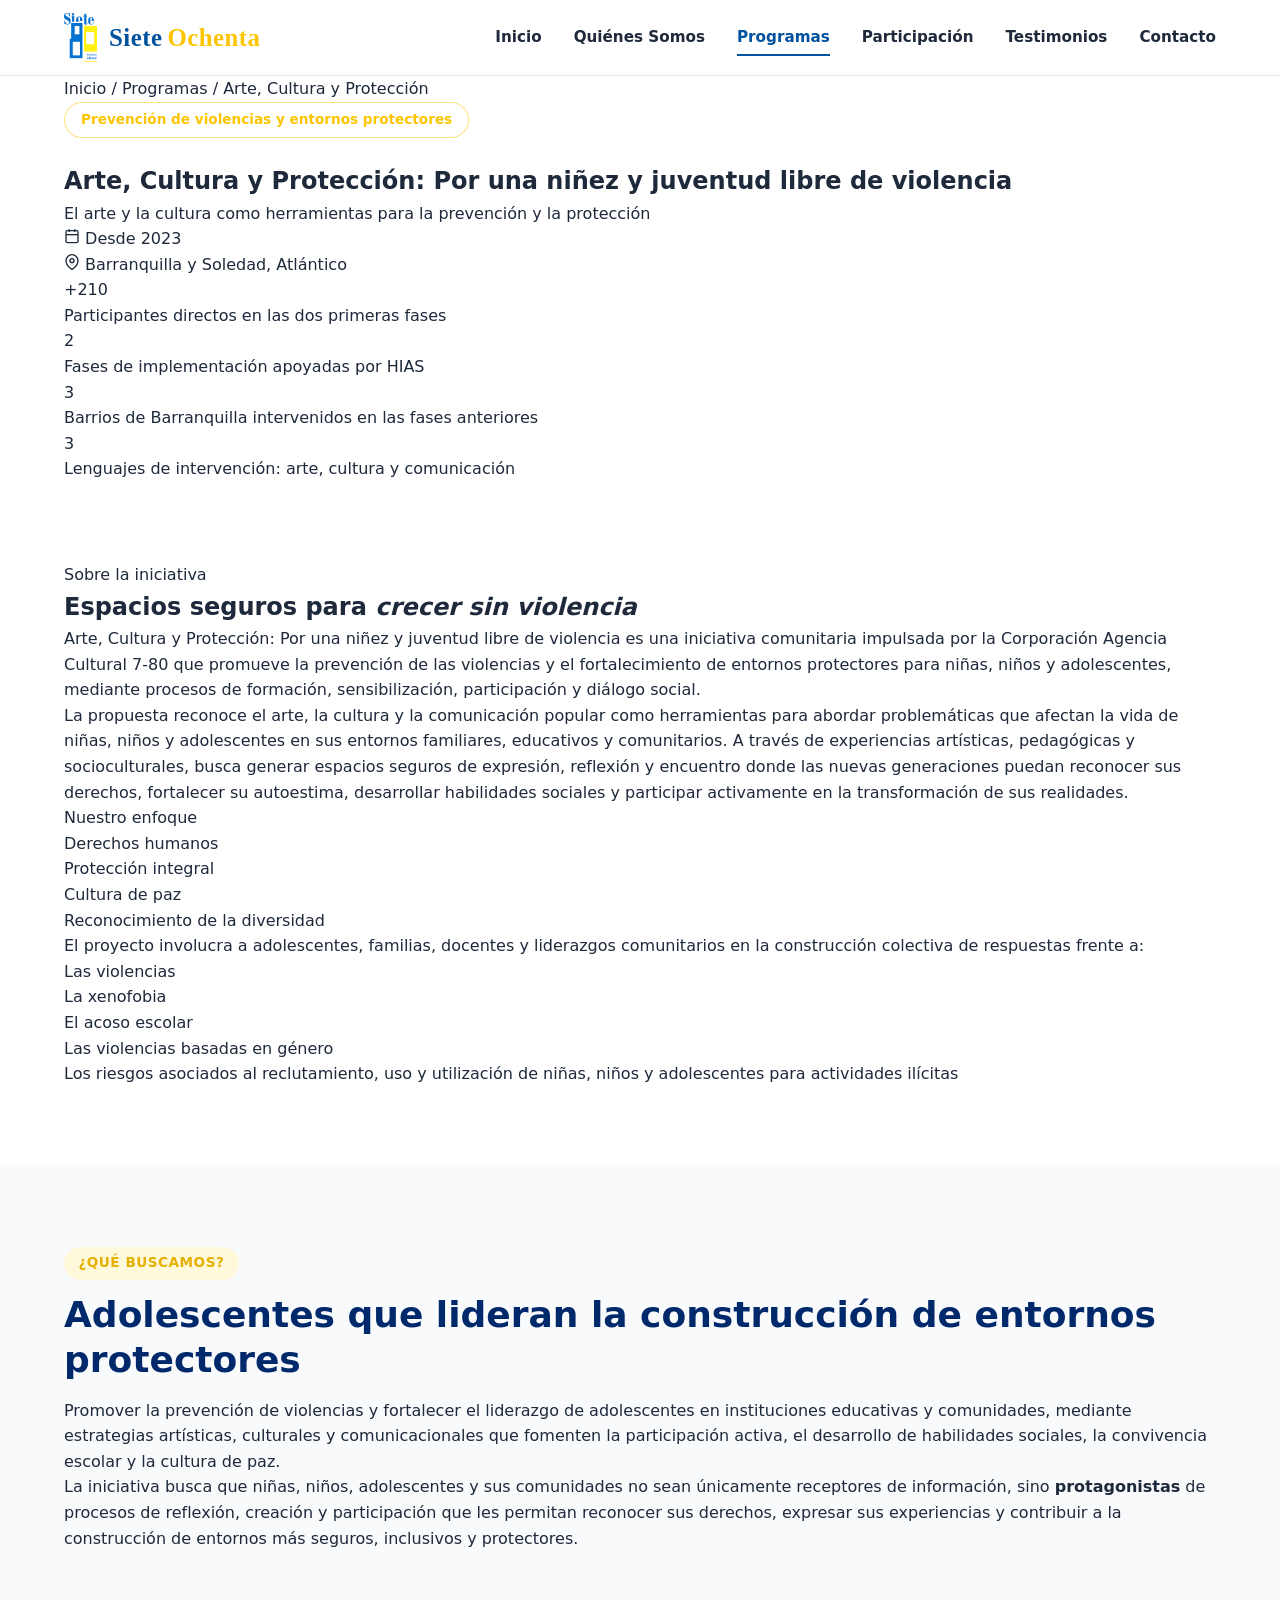
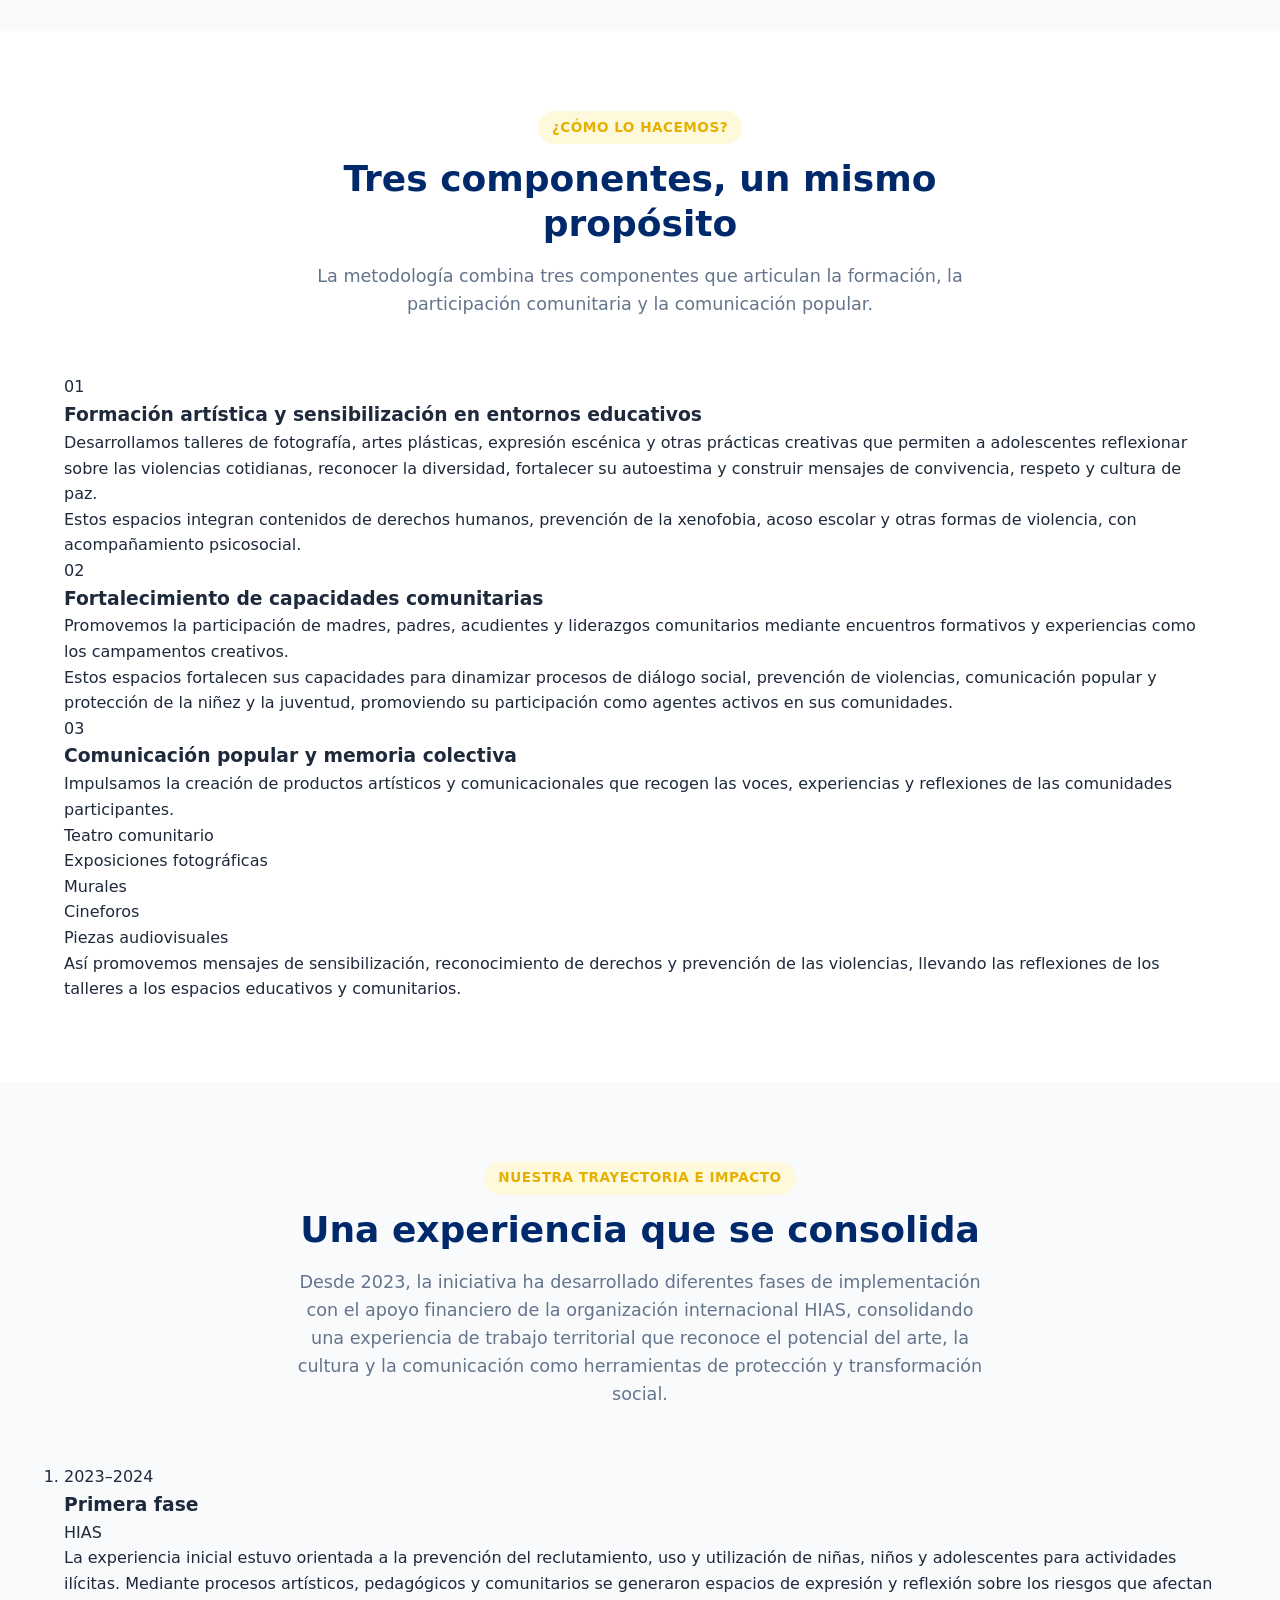
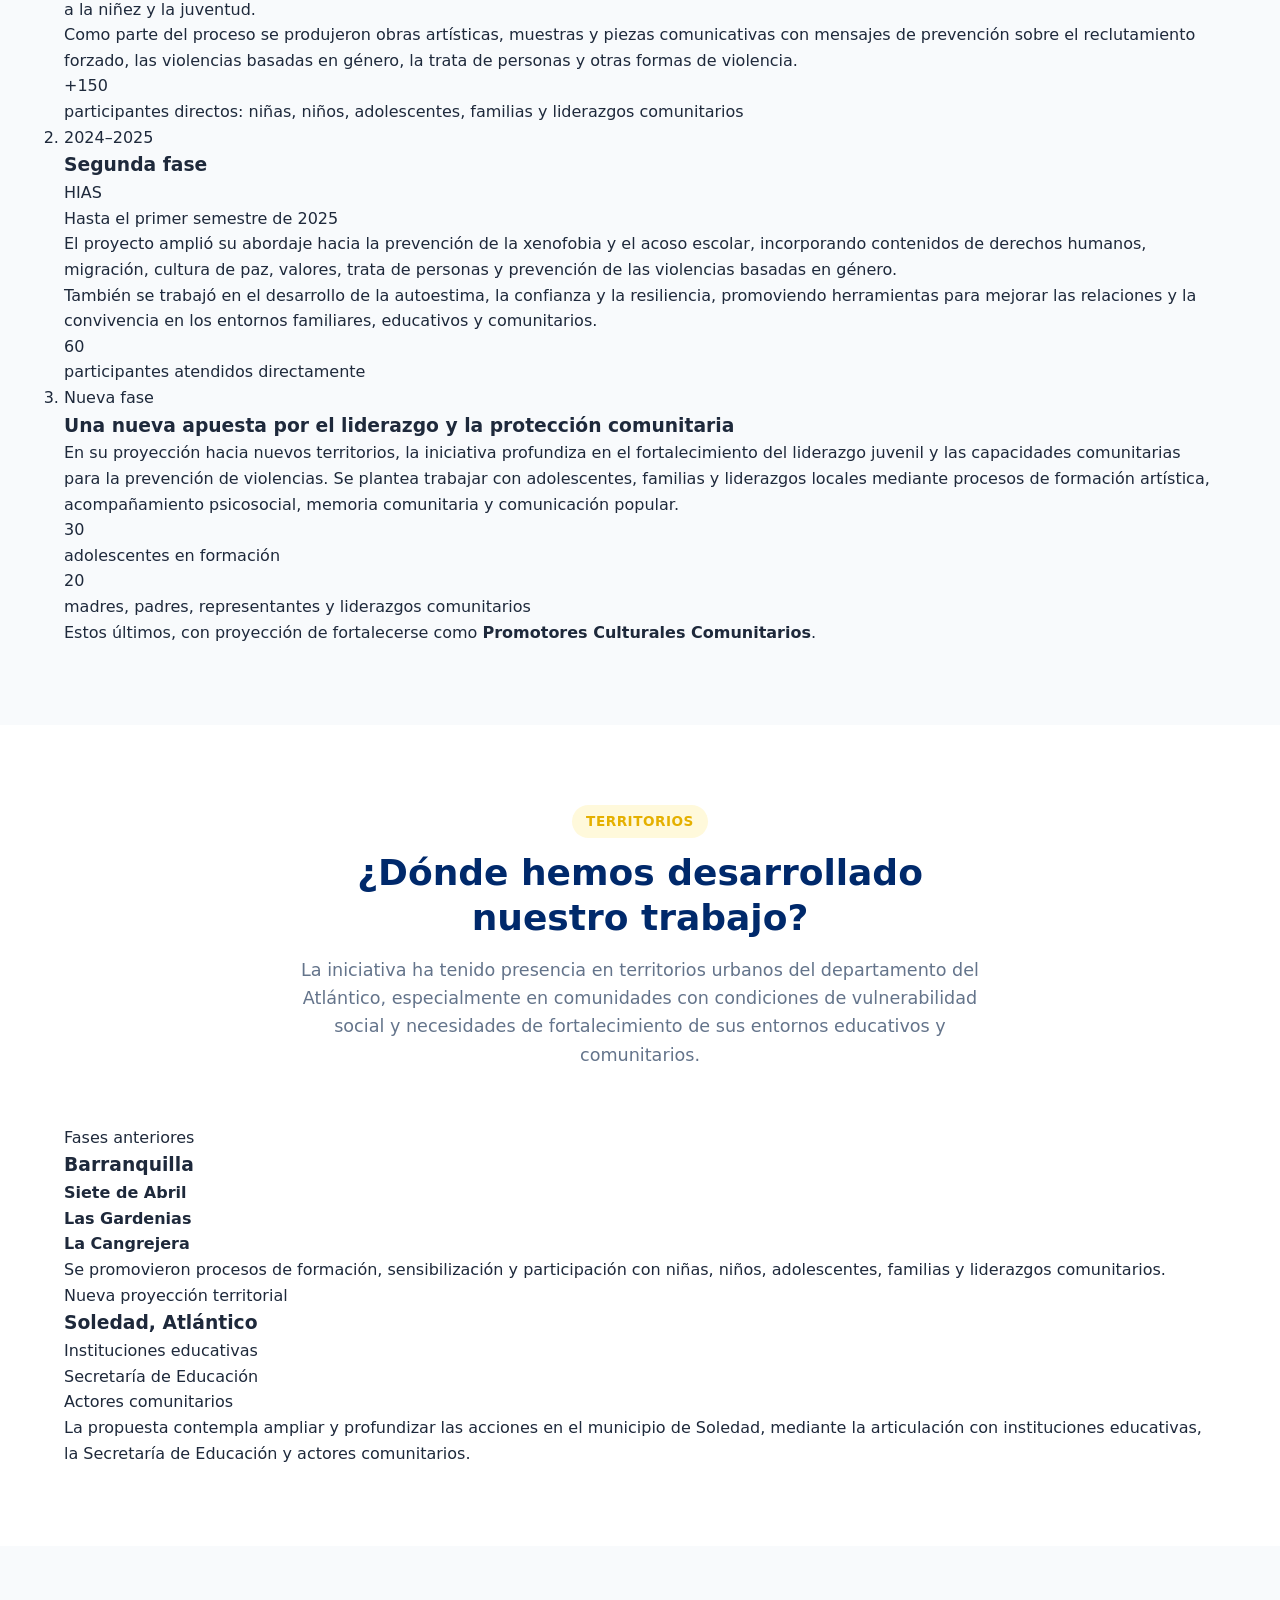
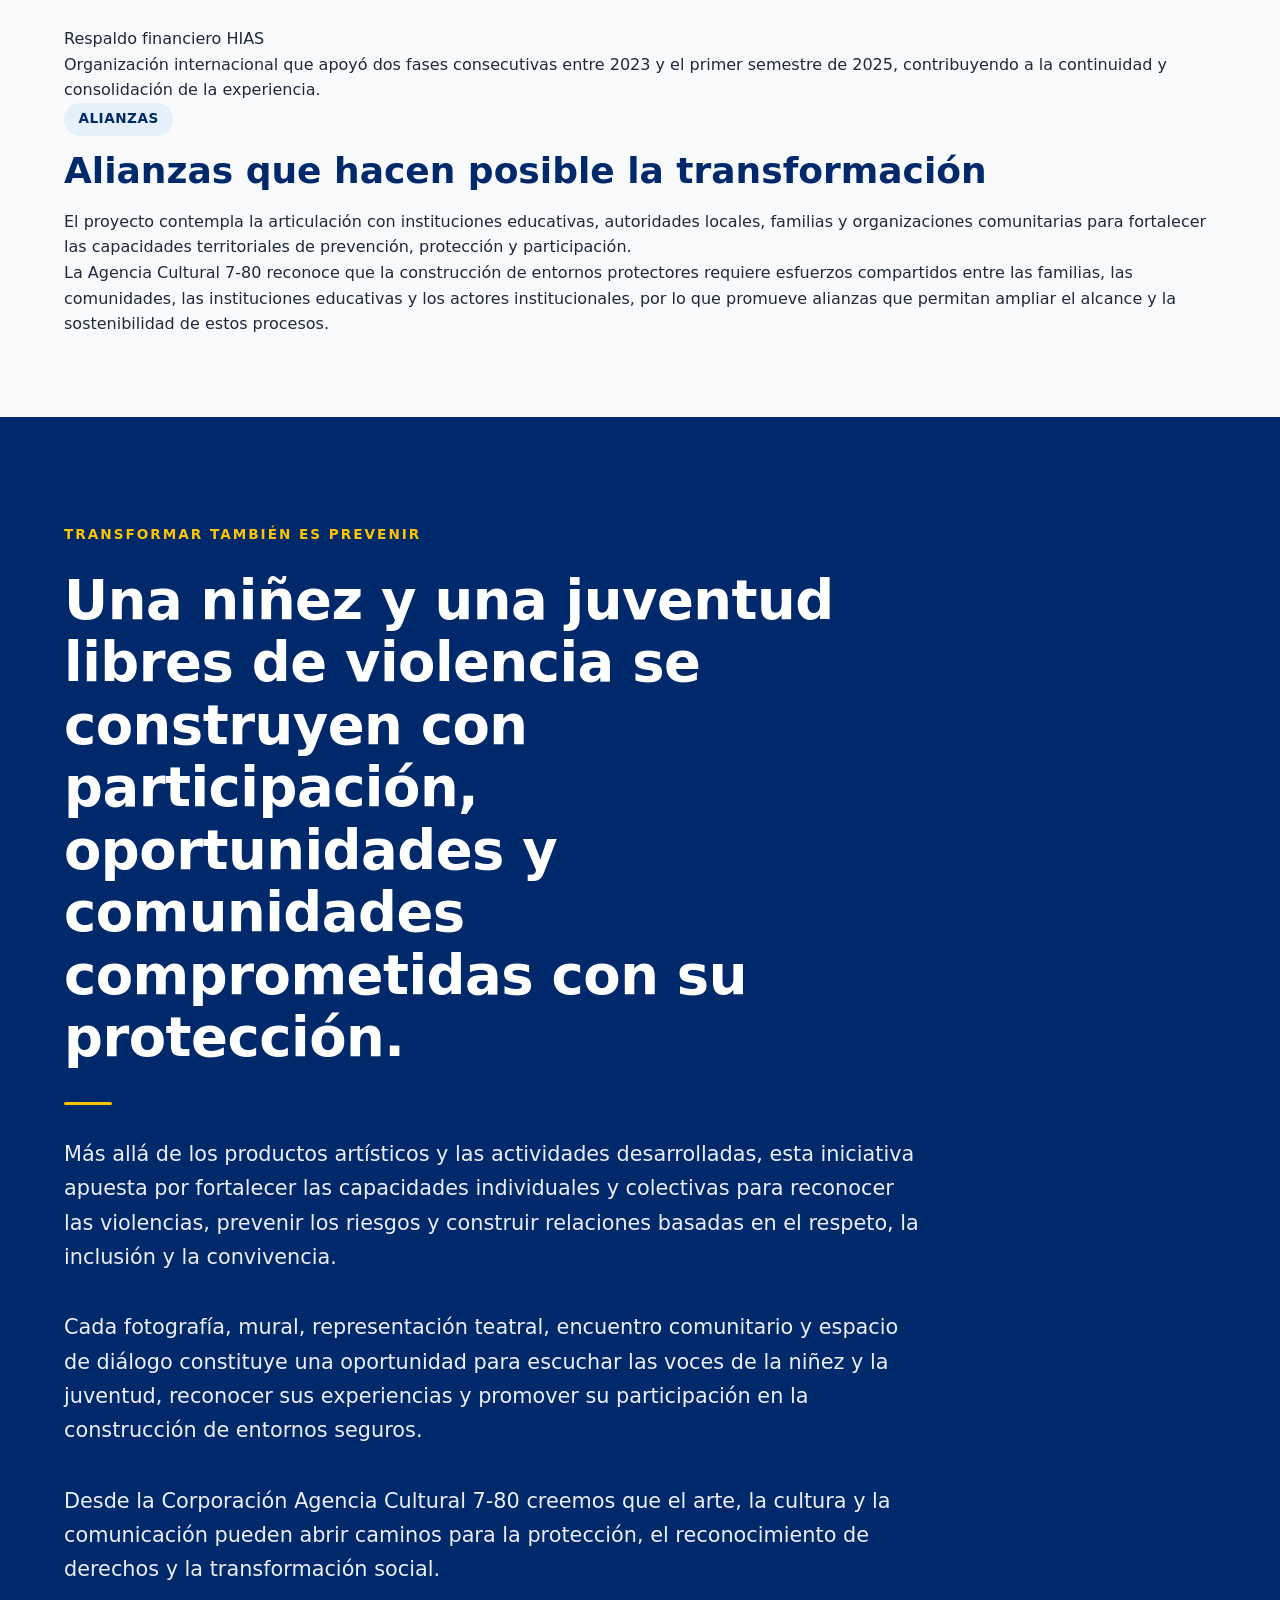
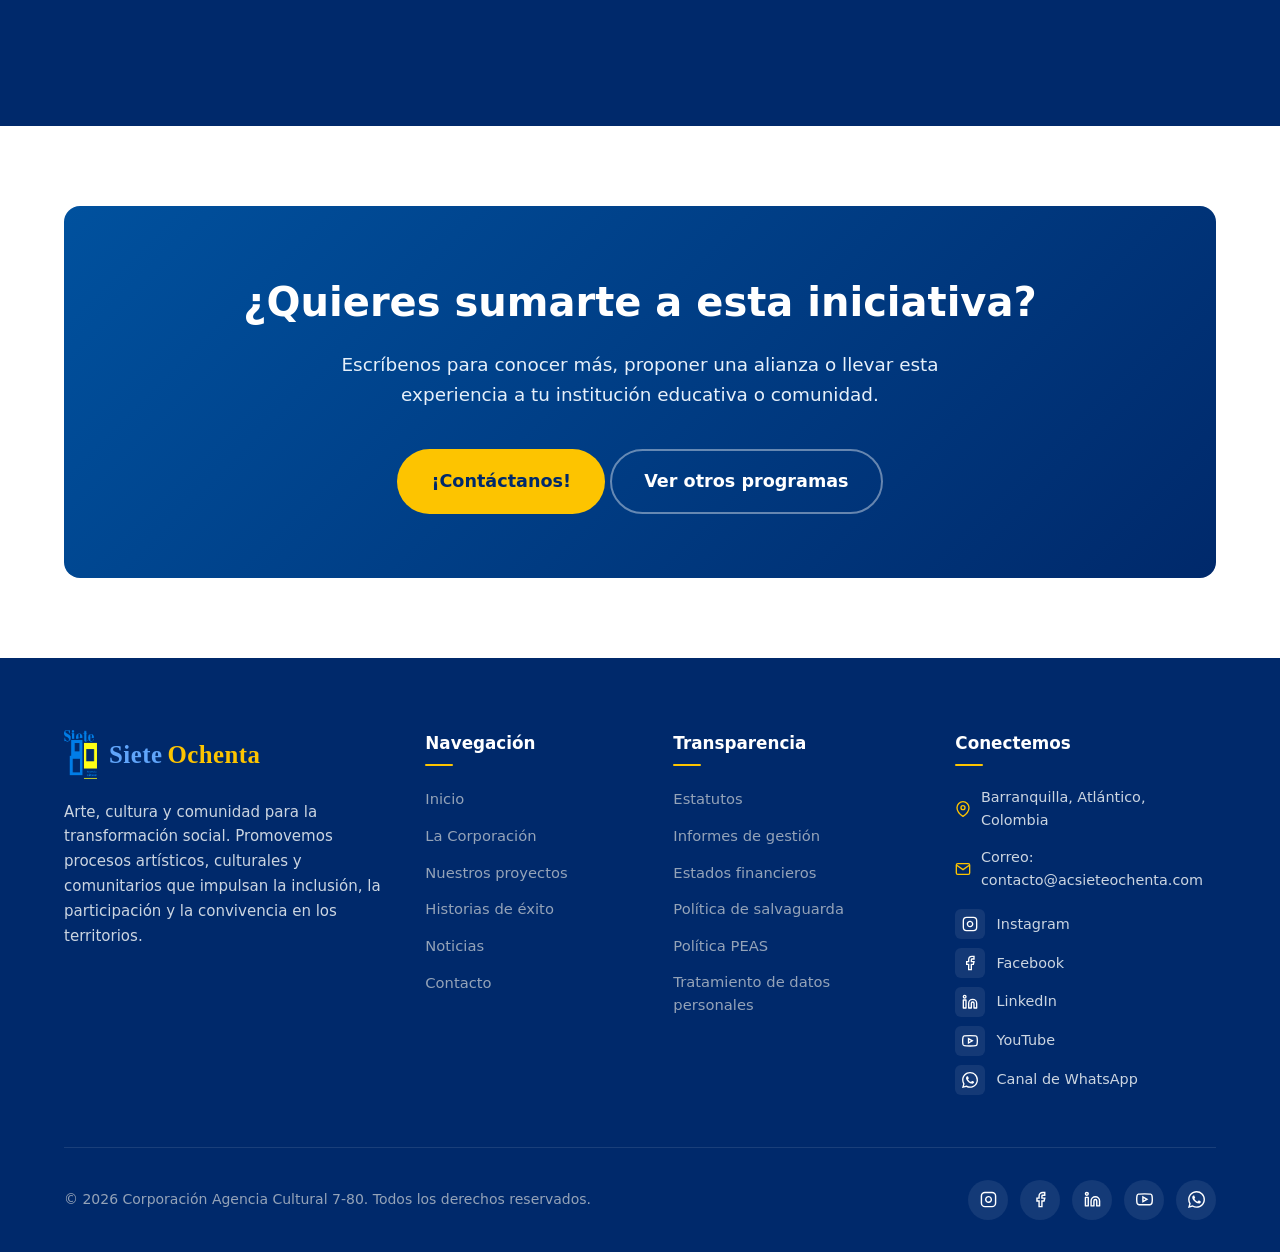
==== arte-cultura-proteccion.html @ 921c0f34 "feat: agregar páginas de los tres programas - Casa Tricolor: Escuelita Comunitaria de Arte y Cultura" ====
<!doctype html>
<html lang="es">
  <head>
    <meta charset="UTF-8" />
    <meta name="viewport" content="width=device-width, initial-scale=1.0" />
    <title>
      Arte, Cultura y Protección: Por una niñez y juventud libre de violencia | Siete Ochenta
    </title>
    <meta
      name="description"
      content="Iniciativa de la Agencia Cultural 7-80 que usa el arte, la cultura y la comunicación popular para prevenir las violencias y fortalecer entornos protectores para niñas, niños y adolescentes en el Atlántico."
    />
    <link rel="stylesheet" href="css/style.css?v=2.0" />
  </head>
  <body>
    <!-- ==========================================================================
       BARRA DE NAVEGACIÓN
       ========================================================================== -->
    <header class="header">
      <div class="container navbar">
        <!-- Logotipo -->
        <a href="index.html#inicio" class="logo" aria-label="Inicio Siete Ochenta">
          <img src="img/logo.png" alt="Logo Siete Ochenta" class="logo-img" />
          <span class="logo-text">
            <span class="logo-siete" style="color: #00519e; font-family: 'Playfair Display', Georgia, 'Times New Roman', serif; font-size: 1.55rem; font-weight: 800; letter-spacing: 0.5px;">Siete</span>
            <span class="logo-ochenta" style="color: #fdc400; font-family: 'Playfair Display', Georgia, 'Times New Roman', serif; font-size: 1.55rem; font-weight: 800; letter-spacing: 0.5px; margin-left: 5px;">Ochenta</span>
          </span>
        </a>

        <!-- Enlaces de navegación -->
        <nav class="nav-links" id="navLinks">
          <a href="index.html#inicio" class="nav-link">Inicio</a>
          <a href="index.html#quienes-somos" class="nav-link">Quiénes Somos</a>
          <a href="index.html#programas" class="nav-link active">Programas</a>
          <a href="index.html#participacion" class="nav-link">Participación</a>
          <a href="index.html#testimonios" class="nav-link">Testimonios</a>
          <a href="index.html#contacto" class="nav-link">Contacto</a>
        </nav>

        <!-- Menú móvil -->
        <div class="nav-actions">
          <button
            class="mobile-toggle"
            id="mobileToggle"
            aria-label="Abrir menú"
            aria-expanded="false"
          >
            <svg
              viewBox="0 0 24 24"
              fill="none"
              stroke="currentColor"
              stroke-width="2"
              stroke-linecap="round"
              stroke-linejoin="round"
            >
              <line x1="3" y1="12" x2="21" y2="12"></line>
              <line x1="3" y1="6" x2="21" y2="6"></line>
              <line x1="3" y1="18" x2="21" y2="18"></line>
            </svg>
          </button>
        </div>
      </div>
    </header>

<main>
      <!-- ==========================================================================
         HERO DEL PROGRAMA
         ========================================================================== -->
      <section class="page-hero page-hero--proteccion page-hero--with-stats">
        <div class="container">
          <nav class="breadcrumb" aria-label="Ruta de navegación">
            <a href="index.html">Inicio</a>
            <span aria-hidden="true">/</span>
            <a href="index.html#programas">Programas</a>
            <span aria-hidden="true">/</span>
            <span aria-current="page">Arte, Cultura y Protección</span>
          </nav>

          <span class="hero-tag">Prevención de violencias y entornos protectores</span>
          <h1 class="page-hero-title">
            Arte, Cultura y Protección:
            <span>Por una niñez y juventud libre de violencia</span>
          </h1>
          <p class="page-hero-subtitle">
            El arte y la cultura como herramientas para la prevención y la protección
          </p>

          <ul class="page-hero-facts">
            <li>
              <svg width="16" height="16" viewBox="0 0 24 24" fill="none" stroke="currentColor" stroke-width="2" aria-hidden="true"><rect x="3" y="4" width="18" height="18" rx="2"></rect><line x1="16" y1="2" x2="16" y2="6"></line><line x1="8" y1="2" x2="8" y2="6"></line><line x1="3" y1="10" x2="21" y2="10"></line></svg>
              Desde 2023
            </li>
            <li>
              <svg width="16" height="16" viewBox="0 0 24 24" fill="none" stroke="currentColor" stroke-width="2" aria-hidden="true"><path d="M21 10c0 7-9 13-9 13s-9-6-9-13a9 9 0 0 1 18 0z"></path><circle cx="12" cy="10" r="3"></circle></svg>
              Barranquilla y Soledad, Atlántico
            </li>
          </ul>
        </div>
      </section>

      <!-- ==========================================================================
         CIFRAS DE IMPACTO
         ========================================================================== -->
      <div class="container">
        <dl class="impact-strip">
          <div>
            <dt>+210</dt>
            <dd>Participantes directos en las dos primeras fases</dd>
          </div>
          <div>
            <dt>2</dt>
            <dd>Fases de implementación apoyadas por HIAS</dd>
          </div>
          <div>
            <dt>3</dt>
            <dd>Barrios de Barranquilla intervenidos en las fases anteriores</dd>
          </div>
          <div>
            <dt>3</dt>
            <dd>Lenguajes de intervención: arte, cultura y comunicación</dd>
          </div>
        </dl>
      </div>

      <!-- ==========================================================================
         SOBRE LA INICIATIVA
         ========================================================================== -->
      <section class="section">
        <div class="container program-intro">
          <div class="program-intro-text">
            <span class="about-eyebrow">Sobre la iniciativa</span>
            <h2 class="program-intro-title">
              Espacios seguros para
              <em>crecer sin violencia</em>
            </h2>
            <p class="program-lead">
              Arte, Cultura y Protección: Por una niñez y juventud libre de violencia
              es una iniciativa comunitaria impulsada por la Corporación Agencia
              Cultural 7-80 que promueve la prevención de las violencias y el
              fortalecimiento de entornos protectores para niñas, niños y
              adolescentes, mediante procesos de formación, sensibilización,
              participación y diálogo social.
            </p>
            <p class="program-text-secondary">
              La propuesta reconoce el arte, la cultura y la comunicación popular como
              herramientas para abordar problemáticas que afectan la vida de niñas,
              niños y adolescentes en sus entornos familiares, educativos y
              comunitarios. A través de experiencias artísticas, pedagógicas y
              socioculturales, busca generar espacios seguros de expresión, reflexión
              y encuentro donde las nuevas generaciones puedan reconocer sus derechos,
              fortalecer su autoestima, desarrollar habilidades sociales y participar
              activamente en la transformación de sus realidades.
            </p>
          </div>

          <aside class="method-card">
            <span class="method-card-label">Nuestro enfoque</span>
            <ul class="language-list">
              <li>Derechos humanos</li>
              <li>Protección integral</li>
              <li>Cultura de paz</li>
              <li>Reconocimiento de la diversidad</li>
            </ul>
            <p class="method-card-gap">
              El proyecto involucra a adolescentes, familias, docentes y liderazgos
              comunitarios en la construcción colectiva de respuestas frente a:
            </p>
            <ul class="risk-list">
              <li>Las violencias</li>
              <li>La xenofobia</li>
              <li>El acoso escolar</li>
              <li>Las violencias basadas en género</li>
              <li>
                Los riesgos asociados al reclutamiento, uso y utilización de niñas,
                niños y adolescentes para actividades ilícitas
              </li>
            </ul>
          </aside>
        </div>
      </section>

      <!-- ==========================================================================
         ¿QUÉ BUSCAMOS?
         ========================================================================== -->
      <section class="section section-alt">
        <div class="container goal-layout">
          <div>
            <span class="badge badge-secondary">¿Qué buscamos?</span>
            <h2 class="section-title goal-title">
              Adolescentes que lideran la construcción de entornos protectores
            </h2>
            <p class="goal-text">
              Promover la prevención de violencias y fortalecer el liderazgo de
              adolescentes en instituciones educativas y comunidades, mediante
              estrategias artísticas, culturales y comunicacionales que fomenten la
              participación activa, el desarrollo de habilidades sociales, la
              convivencia escolar y la cultura de paz.
            </p>
          </div>
          <blockquote class="goal-quote">
            <p>
              La iniciativa busca que niñas, niños, adolescentes y sus comunidades
              no sean únicamente receptores de información, sino
              <strong>protagonistas</strong> de procesos de reflexión, creación y
              participación que les permitan reconocer sus derechos, expresar sus
              experiencias y contribuir a la construcción de entornos más seguros,
              inclusivos y protectores.
            </p>
          </blockquote>
        </div>
      </section>

      <!-- ==========================================================================
         ¿CÓMO LO HACEMOS?
         ========================================================================== -->
      <section class="section">
        <div class="container">
          <div class="section-header">
            <span class="badge badge-secondary">¿Cómo lo hacemos?</span>
            <h2 class="section-title">Tres componentes, un mismo propósito</h2>
            <p class="section-subtitle">
              La metodología combina tres componentes que articulan la formación, la
              participación comunitaria y la comunicación popular.
            </p>
          </div>

          <div class="component-grid">
            <article class="experience-card">
              <span class="component-number" aria-hidden="true">01</span>
              <h3 class="experience-title">Formación artística y sensibilización en entornos educativos</h3>
              <p>
                Desarrollamos talleres de fotografía, artes plásticas, expresión
                escénica y otras prácticas creativas que permiten a adolescentes
                reflexionar sobre las violencias cotidianas, reconocer la diversidad,
                fortalecer su autoestima y construir mensajes de convivencia, respeto
                y cultura de paz.
              </p>
              <p>
                Estos espacios integran contenidos de derechos humanos, prevención de
                la xenofobia, acoso escolar y otras formas de violencia, con
                acompañamiento psicosocial.
              </p>
            </article>

            <article class="experience-card">
              <span class="component-number" aria-hidden="true">02</span>
              <h3 class="experience-title">Fortalecimiento de capacidades comunitarias</h3>
              <p>
                Promovemos la participación de madres, padres, acudientes y
                liderazgos comunitarios mediante encuentros formativos y experiencias
                como los campamentos creativos.
              </p>
              <p>
                Estos espacios fortalecen sus capacidades para dinamizar procesos de
                diálogo social, prevención de violencias, comunicación popular y
                protección de la niñez y la juventud, promoviendo su participación
                como agentes activos en sus comunidades.
              </p>
            </article>

            <article class="experience-card">
              <span class="component-number" aria-hidden="true">03</span>
              <h3 class="experience-title">Comunicación popular y memoria colectiva</h3>
              <p>
                Impulsamos la creación de productos artísticos y comunicacionales que
                recogen las voces, experiencias y reflexiones de las comunidades
                participantes.
              </p>
              <ul class="language-list language-list--sm">
                <li>Teatro comunitario</li>
                <li>Exposiciones fotográficas</li>
                <li>Murales</li>
                <li>Cineforos</li>
                <li>Piezas audiovisuales</li>
              </ul>
              <p>
                Así promovemos mensajes de sensibilización, reconocimiento de
                derechos y prevención de las violencias, llevando las reflexiones de
                los talleres a los espacios educativos y comunitarios.
              </p>
            </article>
          </div>
        </div>
      </section>

      <!-- ==========================================================================
         TRAYECTORIA E IMPACTO (LÍNEA DE TIEMPO)
         ========================================================================== -->
      <section class="section section-alt">
        <div class="container">
          <div class="section-header">
            <span class="badge badge-secondary">Nuestra trayectoria e impacto</span>
            <h2 class="section-title">Una experiencia que se consolida</h2>
            <p class="section-subtitle">
              Desde 2023, la iniciativa ha desarrollado diferentes fases de
              implementación con el apoyo financiero de la organización internacional
              HIAS, consolidando una experiencia de trabajo territorial que reconoce
              el potencial del arte, la cultura y la comunicación como herramientas
              de protección y transformación social.
            </p>
          </div>

          <ol class="timeline">
            <!-- Primera fase -->
            <li class="timeline-item">
              <span class="timeline-year">2023–2024</span>
              <div class="timeline-card">
                <h3 class="timeline-title">Primera fase</h3>
                <ul class="ally-list" aria-label="Aliados">
                  <li>HIAS</li>
                </ul>
                <p>
                  La experiencia inicial estuvo orientada a la prevención del
                  reclutamiento, uso y utilización de niñas, niños y adolescentes para
                  actividades ilícitas. Mediante procesos artísticos, pedagógicos y
                  comunitarios se generaron espacios de expresión y reflexión sobre
                  los riesgos que afectan a la niñez y la juventud.
                </p>
                <p>
                  Como parte del proceso se produjeron obras artísticas, muestras y
                  piezas comunicativas con mensajes de prevención sobre el
                  reclutamiento forzado, las violencias basadas en género, la trata de
                  personas y otras formas de violencia.
                </p>
                <dl class="timeline-stats">
                  <div>
                    <dt>+150</dt>
                    <dd>participantes directos: niñas, niños, adolescentes, familias y liderazgos comunitarios</dd>
                  </div>
                </dl>
              </div>
            </li>

            <!-- Segunda fase -->
            <li class="timeline-item">
              <span class="timeline-year">2024–2025</span>
              <div class="timeline-card">
                <h3 class="timeline-title">Segunda fase</h3>
                <ul class="ally-list" aria-label="Aliados">
                  <li>HIAS</li>
                  <li>Hasta el primer semestre de 2025</li>
                </ul>
                <p>
                  El proyecto amplió su abordaje hacia la prevención de la xenofobia y
                  el acoso escolar, incorporando contenidos de derechos humanos,
                  migración, cultura de paz, valores, trata de personas y prevención
                  de las violencias basadas en género.
                </p>
                <p>
                  También se trabajó en el desarrollo de la autoestima, la confianza y
                  la resiliencia, promoviendo herramientas para mejorar las relaciones
                  y la convivencia en los entornos familiares, educativos y
                  comunitarios.
                </p>
                <dl class="timeline-stats">
                  <div>
                    <dt>60</dt>
                    <dd>participantes atendidos directamente</dd>
                  </div>
                </dl>
              </div>
            </li>

            <!-- Nueva apuesta -->
            <li class="timeline-item timeline-item--current">
              <span class="timeline-year">Nueva fase</span>
              <div class="timeline-card">
                <h3 class="timeline-title">Una nueva apuesta por el liderazgo y la protección comunitaria</h3>
                <p>
                  En su proyección hacia nuevos territorios, la iniciativa profundiza
                  en el fortalecimiento del liderazgo juvenil y las capacidades
                  comunitarias para la prevención de violencias. Se plantea trabajar
                  con adolescentes, familias y liderazgos locales mediante procesos de
                  formación artística, acompañamiento psicosocial, memoria comunitaria
                  y comunicación popular.
                </p>
                <dl class="timeline-stats">
                  <div>
                    <dt>30</dt>
                    <dd>adolescentes en formación</dd>
                  </div>
                  <div>
                    <dt>20</dt>
                    <dd>madres, padres, representantes y liderazgos comunitarios</dd>
                  </div>
                </dl>
                <p class="timeline-note">
                  Estos últimos, con proyección de fortalecerse como
                  <strong>Promotores Culturales Comunitarios</strong>.
                </p>
              </div>
            </li>
          </ol>
        </div>
      </section>

      <!-- ==========================================================================
         ¿DÓNDE HEMOS DESARROLLADO NUESTRO TRABAJO?
         ========================================================================== -->
      <section class="section">
        <div class="container">
          <div class="section-header">
            <span class="badge badge-secondary">Territorios</span>
            <h2 class="section-title">¿Dónde hemos desarrollado nuestro trabajo?</h2>
            <p class="section-subtitle">
              La iniciativa ha tenido presencia en territorios urbanos del
              departamento del Atlántico, especialmente en comunidades con
              condiciones de vulnerabilidad social y necesidades de fortalecimiento
              de sus entornos educativos y comunitarios.
            </p>
          </div>

          <div class="territory-grid">
            <article class="territory-card">
              <span class="territory-label">Fases anteriores</span>
              <h3 class="territory-city">Barranquilla</h3>
              <ul class="place-list" aria-label="Barrios">
                <li><strong>Siete de Abril</strong></li>
                <li><strong>Las Gardenias</strong></li>
                <li><strong>La Cangrejera</strong></li>
              </ul>
              <p>
                Se promovieron procesos de formación, sensibilización y participación
                con niñas, niños, adolescentes, familias y liderazgos comunitarios.
              </p>
            </article>

            <article class="territory-card territory-card--next">
              <span class="territory-label">Nueva proyección territorial</span>
              <h3 class="territory-city">Soledad, Atlántico</h3>
              <ul class="place-list" aria-label="Articulación">
                <li>Instituciones educativas</li>
                <li>Secretaría de Educación</li>
                <li>Actores comunitarios</li>
              </ul>
              <p>
                La propuesta contempla ampliar y profundizar las acciones en el
                municipio de Soledad, mediante la articulación con instituciones
                educativas, la Secretaría de Educación y actores comunitarios.
              </p>
            </article>
          </div>
        </div>
      </section>

      <!-- ==========================================================================
         ALIANZAS
         ========================================================================== -->
      <section class="section section-alt">
        <div class="container alliance-layout">
          <div class="alliance-feature">
            <span class="territory-label">Respaldo financiero</span>
            <span class="alliance-name">HIAS</span>
            <p>
              Organización internacional que apoyó dos fases consecutivas entre 2023
              y el primer semestre de 2025, contribuyendo a la continuidad y
              consolidación de la experiencia.
            </p>
          </div>
          <div>
            <span class="badge">Alianzas</span>
            <h2 class="section-title alliance-title">Alianzas que hacen posible la transformación</h2>
            <p class="goal-text">
              El proyecto contempla la articulación con instituciones educativas,
              autoridades locales, familias y organizaciones comunitarias para
              fortalecer las capacidades territoriales de prevención, protección y
              participación.
            </p>
            <p class="goal-text">
              La Agencia Cultural 7-80 reconoce que la construcción de entornos
              protectores requiere esfuerzos compartidos entre las familias, las
              comunidades, las instituciones educativas y los actores
              institucionales, por lo que promueve alianzas que permitan ampliar el
              alcance y la sostenibilidad de estos procesos.
            </p>
          </div>
        </div>
      </section>

      <!-- ==========================================================================
         CIERRE
         ========================================================================== -->
      <section class="participation-section">
        <div class="container">
          <div class="participation-content">
            <span class="participation-tag">TRANSFORMAR TAMBIÉN ES PREVENIR</span>
            <h2 class="participation-title">
              Una niñez y una juventud libres de violencia se construyen con
              participación, oportunidades y comunidades comprometidas con su
              protección.
            </h2>
            <div class="participation-divider" aria-hidden="true"></div>
            <p class="participation-desc">
              Más allá de los productos artísticos y las actividades desarrolladas,
              esta iniciativa apuesta por fortalecer las capacidades individuales y
              colectivas para reconocer las violencias, prevenir los riesgos y
              construir relaciones basadas en el respeto, la inclusión y la
              convivencia.
            </p>
            <p class="participation-desc">
              Cada fotografía, mural, representación teatral, encuentro comunitario y
              espacio de diálogo constituye una oportunidad para escuchar las voces de
              la niñez y la juventud, reconocer sus experiencias y promover su
              participación en la construcción de entornos seguros.
            </p>
            <p class="participation-desc">
              Desde la Corporación Agencia Cultural 7-80 creemos que el arte, la
              cultura y la comunicación pueden abrir caminos para la protección, el
              reconocimiento de derechos y la transformación social.
            </p>
          </div>
        </div>
      </section>

      <section class="section">
        <div class="container">
          <div class="cta-banner">
            <h2>¿Quieres sumarte a esta iniciativa?</h2>
            <p>
              Escríbenos para conocer más, proponer una alianza o llevar esta
              experiencia a tu institución educativa o comunidad.
            </p>
            <div class="cta-actions">
              <a href="index.html#contacto" class="btn btn-secondary btn-lg">¡Contáctanos!</a>
              <a href="index.html#programas" class="btn btn-outline-white btn-lg">Ver otros programas</a>
            </div>
          </div>
        </div>
      </section>
    </main>

    <!-- ==========================================================================
       FOOTER
       ========================================================================== -->
    <footer class="footer">
      <div class="container">
        <div class="footer-grid">
          <div class="footer-brand">
            <div class="logo" style="color: #ffffff">
              <img
                src="img/logo.png"
                alt="Logo Siete Ochenta"
                class="logo-img"
                style="filter: brightness(1.1)"
              />
              <span class="logo-text">
                <span class="logo-siete" style="color: #60a5fa; font-family: 'Playfair Display', Georgia, 'Times New Roman', serif; font-size: 1.55rem; font-weight: 800; letter-spacing: 0.5px;">Siete</span>
                <span class="logo-ochenta" style="color: #fdc400; font-family: 'Playfair Display', Georgia, 'Times New Roman', serif; font-size: 1.55rem; font-weight: 800; letter-spacing: 0.5px; margin-left: 5px;">Ochenta</span>
              </span>
            </div>
            <p>
              Arte, cultura y comunidad para la transformación social.
              Promovemos procesos artísticos, culturales y comunitarios que impulsan la inclusión,
              la participación y la convivencia en los territorios.
            </p>
          </div>

          <div>
            <h4 class="footer-title">Navegación</h4>
            <ul class="footer-links">
              <li><a href="index.html#inicio" class="footer-link">Inicio</a></li>
              <li>
                <a href="index.html#quienes-somos" class="footer-link">La Corporación</a>
              </li>
              <li>
                <a href="index.html#programas" class="footer-link">Nuestros proyectos</a>
              </li>
              <li>
                <a href="index.html#testimonios" class="footer-link">Historias de éxito</a>
              </li>
              <li>
                <a href="index.html#participacion" class="footer-link">Noticias</a>
              </li>
              <li>
                <a href="index.html#contacto" class="footer-link">Contacto</a>
              </li>
            </ul>
          </div>

          <div>
            <h4 class="footer-title">Transparencia</h4>
            <ul class="footer-links">
              <li><a href="#" class="footer-link">Estatutos</a></li>
              <li>
                <a href="#" class="footer-link">Informes de gestión</a>
              </li>
              <li>
                <a href="#" class="footer-link">Estados financieros</a>
              </li>
              <li>
                <a href="#" class="footer-link">Política de salvaguarda</a>
              </li>
              <li>
                <a href="#" class="footer-link">Política PEAS</a>
              </li>
              <li>
                <a href="#" class="footer-link"
                  >Tratamiento de datos personales</a
                >
              </li>
            </ul>
          </div>

          <div>
            <h4 class="footer-title">Conectemos</h4>
            <div class="footer-connect">
              <div class="footer-meta-item">
                <svg width="16" height="16" viewBox="0 0 24 24" fill="none" stroke="currentColor" stroke-width="2" aria-hidden="true">
                  <path d="M21 10c0 7-9 13-9 13s-9-6-9-13a9 9 0 0 1 18 0z"></path>
                  <circle cx="12" cy="10" r="3"></circle>
                </svg>
                <span>Barranquilla, Atlántico, Colombia</span>
              </div>
              <a href="mailto:contacto@acsieteochenta.com" class="footer-meta-item footer-meta-link">
                <svg width="16" height="16" viewBox="0 0 24 24" fill="none" stroke="currentColor" stroke-width="2" aria-hidden="true">
                  <path d="M4 4h16c1.1 0 2 .9 2 2v12c0 1.1-.9 2-2 2H4c-1.1 0-2-.9-2-2V6c0-1.1.9-2 2-2z"></path>
                  <polyline points="22,6 12,13 2,6"></polyline>
                </svg>
                <span>Correo: contacto@acsieteochenta.com</span>
              </a>
              <ul class="footer-platforms">
                <li>
                  <a
                    href="https://www.instagram.com/acsieteochenta/"
                    target="_blank"
                    rel="noopener noreferrer"
                    class="footer-platform-link"
                    aria-label="Instagram de Agencia Cultural Siete Ochenta"
                  >
                    <span class="platform-icon">
                      <svg width="16" height="16" viewBox="0 0 24 24" fill="none" stroke="currentColor" stroke-width="2" aria-hidden="true">
                        <rect x="2" y="2" width="20" height="20" rx="5" ry="5"></rect>
                        <path d="M16 11.37A4 4 0 1 1 12.63 8 4 4 0 0 1 16 11.37z"></path>
                        <line x1="17.5" y1="6.5" x2="17.51" y2="6.5"></line>
                      </svg>
                    </span>
                    <span>Instagram</span>
                  </a>
                </li>
                <li>
                  <a
                    href="https://www.instagram.com/acsieteochenta/"
                    target="_blank"
                    rel="noopener noreferrer"
                    class="footer-platform-link"
                    aria-label="Facebook de Agencia Cultural Siete Ochenta"
                  >
                    <span class="platform-icon">
                      <svg width="16" height="16" viewBox="0 0 24 24" fill="none" stroke="currentColor" stroke-width="2" aria-hidden="true">
                        <path d="M18 2h-3a5 5 0 0 0-5 5v3H7v4h3v8h4v-8h3l1-4h-4V7a1 1 0 0 1 1-1h3z"></path>
                      </svg>
                    </span>
                    <span>Facebook</span>
                  </a>
                </li>
                <li>
                  <a
                    href="https://www.linkedin.com/in/corporaci%C3%B3n-agencia-cultural-sieteochenta-7b19702a5/"
                    target="_blank"
                    rel="noopener noreferrer"
                    class="footer-platform-link"
                    aria-label="LinkedIn de Corporación Agencia Cultural Siete Ochenta"
                  >
                    <span class="platform-icon">
                      <svg width="16" height="16" viewBox="0 0 24 24" fill="none" stroke="currentColor" stroke-width="2" stroke-linecap="round" stroke-linejoin="round" aria-hidden="true">
                        <path d="M16 8a6 6 0 0 1 6 6v7h-4v-7a2 2 0 0 0-2-2 2 2 0 0 0-2 2v7h-4v-7a6 6 0 0 1 6-6z"></path>
                        <rect width="4" height="12" x="2" y="9"></rect>
                        <circle cx="4" cy="4" r="2"></circle>
                      </svg>
                    </span>
                    <span>LinkedIn</span>
                  </a>
                </li>
                <li>
                  <a
                    href="https://www.youtube.com/@ac7-809"
                    target="_blank"
                    rel="noopener noreferrer"
                    class="footer-platform-link"
                    aria-label="YouTube de Agencia Cultural Siete Ochenta"
                  >
                    <span class="platform-icon">
                      <svg width="16" height="16" viewBox="0 0 24 24" fill="none" stroke="currentColor" stroke-width="2" aria-hidden="true">
                        <path d="M22.54 6.42a2.78 2.78 0 0 0-1.94-2C18.88 4 12 4 12 4s-6.88 0-8.6.46a2.78 2.78 0 0 0-1.94 2A29 29 0 0 0 1 11.75a29 29 0 0 0 .46 5.33A2.78 2.78 0 0 0 3.4 19c1.72.46 8.6.46 8.6.46s6.88 0 8.6-.46a2.78 2.78 0 0 0 1.94-2 29 29 0 0 0 .46-5.25 29 29 0 0 0-.46-5.33z"></path>
                        <polygon points="9.75 15.02 15.5 11.75 9.75 8.48 9.75 15.02"></polygon>
                      </svg>
                    </span>
                    <span>YouTube</span>
                  </a>
                </li>
                <li>
                  <a
                    href="https://whatsapp.com/channel/0029VbAsyWTAO7RBQ1OYcP1b"
                    target="_blank"
                    rel="noopener noreferrer"
                    class="footer-platform-link"
                    aria-label="Canal de WhatsApp de Agencia Cultural Siete Ochenta"
                  >
                    <span class="platform-icon">
                      <svg width="16" height="16" viewBox="0 0 24 24" fill="currentColor" aria-hidden="true">
                        <path d="M20.52 3.48A11.86 11.86 0 0 0 12.06 0C5.5 0 .16 5.34.16 11.9c0 2.1.55 4.15 1.6 5.96L0 24l6.33-1.66a11.86 11.86 0 0 0 5.73 1.46h.01c6.56 0 11.9-5.34 11.9-11.9 0-3.18-1.24-6.17-3.45-8.42zM12.07 21.8h-.01a9.87 9.87 0 0 1-5.03-1.38l-.36-.21-3.76.98 1-3.66-.24-.38a9.84 9.84 0 0 1-1.51-5.25c0-5.45 4.44-9.89 9.9-9.89 2.64 0 5.12 1.03 6.99 2.9a9.83 9.83 0 0 1 2.9 7c0 5.45-4.44 9.89-9.88 9.89zm5.43-7.41c-.3-.15-1.76-.87-2.03-.97-.27-.1-.47-.15-.67.15-.2.3-.77.97-.94 1.17-.17.2-.35.22-.65.07-.3-.15-1.26-.46-2.4-1.48-.89-.79-1.49-1.77-1.66-2.07-.17-.3-.02-.46.13-.61.13-.13.3-.35.45-.52.15-.17.2-.3.3-.5.1-.2.05-.37-.02-.52-.08-.15-.67-1.62-.92-2.22-.24-.58-.49-.5-.67-.51h-.57c-.2 0-.52.07-.79.37-.27.3-1.04 1.02-1.04 2.48 0 1.46 1.07 2.88 1.22 3.08.15.2 2.1 3.2 5.08 4.49.71.31 1.26.49 1.69.63.71.23 1.36.2 1.87.12.57-.09 1.76-.72 2.01-1.41.25-.7.25-1.29.17-1.41-.07-.12-.27-.2-.57-.35z"/>
                      </svg>
                    </span>
                    <span>Canal de WhatsApp</span>
                  </a>
                </li>
              </ul>
            </div>
          </div>
        </div>

        <div class="footer-bottom">
          <div>
            &copy; 2026 Corporación Agencia Cultural 7-80. Todos los derechos reservados.
          </div>
          <div class="social-links" aria-label="Redes y plataformas digitales">
            <a
              href="https://www.instagram.com/acsieteochenta/"
              target="_blank"
              rel="noopener noreferrer"
              class="social-btn"
              aria-label="Instagram"
              title="Instagram"
            >
              <svg width="17" height="17" viewBox="0 0 24 24" fill="none" stroke="currentColor" stroke-width="2" aria-hidden="true">
                <rect x="2" y="2" width="20" height="20" rx="5" ry="5"></rect>
                <path d="M16 11.37A4 4 0 1 1 12.63 8 4 4 0 0 1 16 11.37z"></path>
                <line x1="17.5" y1="6.5" x2="17.51" y2="6.5"></line>
              </svg>
            </a>
            <a
              href="https://www.instagram.com/acsieteochenta/"
              target="_blank"
              rel="noopener noreferrer"
              class="social-btn"
              aria-label="Facebook"
              title="Facebook"
            >
              <svg width="17" height="17" viewBox="0 0 24 24" fill="none" stroke="currentColor" stroke-width="2" aria-hidden="true">
                <path d="M18 2h-3a5 5 0 0 0-5 5v3H7v4h3v8h4v-8h3l1-4h-4V7a1 1 0 0 1 1-1h3z"></path>
              </svg>
            </a>
            <a
              href="https://www.linkedin.com/in/corporaci%C3%B3n-agencia-cultural-sieteochenta-7b19702a5/"
              target="_blank"
              rel="noopener noreferrer"
              class="social-btn"
              aria-label="LinkedIn"
              title="LinkedIn"
            >
              <svg width="17" height="17" viewBox="0 0 24 24" fill="none" stroke="currentColor" stroke-width="2" stroke-linecap="round" stroke-linejoin="round" aria-hidden="true">
                <path d="M16 8a6 6 0 0 1 6 6v7h-4v-7a2 2 0 0 0-2-2 2 2 0 0 0-2 2v7h-4v-7a6 6 0 0 1 6-6z"></path>
                <rect width="4" height="12" x="2" y="9"></rect>
                <circle cx="4" cy="4" r="2"></circle>
              </svg>
            </a>
            <a
              href="https://www.youtube.com/@ac7-809"
              target="_blank"
              rel="noopener noreferrer"
              class="social-btn"
              aria-label="YouTube"
              title="YouTube"
            >
              <svg width="17" height="17" viewBox="0 0 24 24" fill="none" stroke="currentColor" stroke-width="2" aria-hidden="true">
                <path d="M22.54 6.42a2.78 2.78 0 0 0-1.94-2C18.88 4 12 4 12 4s-6.88 0-8.6.46a2.78 2.78 0 0 0-1.94 2A29 29 0 0 0 1 11.75a29 29 0 0 0 .46 5.33A2.78 2.78 0 0 0 3.4 19c1.72.46 8.6.46 8.6.46s6.88 0 8.6-.46a2.78 2.78 0 0 0 1.94-2 29 29 0 0 0 .46-5.25 29 29 0 0 0-.46-5.33z"></path>
                <polygon points="9.75 15.02 15.5 11.75 9.75 8.48 9.75 15.02"></polygon>
              </svg>
            </a>
            <a
              href="https://whatsapp.com/channel/0029VbAsyWTAO7RBQ1OYcP1b"
              target="_blank"
              rel="noopener noreferrer"
              class="social-btn"
              aria-label="Canal de WhatsApp"
              title="Canal de WhatsApp"
            >
              <svg width="17" height="17" viewBox="0 0 24 24" fill="currentColor" aria-hidden="true">
                <path d="M20.52 3.48A11.86 11.86 0 0 0 12.06 0C5.5 0 .16 5.34.16 11.9c0 2.1.55 4.15 1.6 5.96L0 24l6.33-1.66a11.86 11.86 0 0 0 5.73 1.46h.01c6.56 0 11.9-5.34 11.9-11.9 0-3.18-1.24-6.17-3.45-8.42zM12.07 21.8h-.01a9.87 9.87 0 0 1-5.03-1.38l-.36-.21-3.76.98 1-3.66-.24-.38a9.84 9.84 0 0 1-1.51-5.25c0-5.45 4.44-9.89 9.9-9.89 2.64 0 5.12 1.03 6.99 2.9a9.83 9.83 0 0 1 2.9 7c0 5.45-4.44 9.89-9.88 9.89zm5.43-7.41c-.3-.15-1.76-.87-2.03-.97-.27-.1-.47-.15-.67.15-.2.3-.77.97-.94 1.17-.17.2-.35.22-.65.07-.3-.15-1.26-.46-2.4-1.48-.89-.79-1.49-1.77-1.66-2.07-.17-.3-.02-.46.13-.61.13-.13.3-.35.45-.52.15-.17.2-.3.3-.5.1-.2.05-.37-.02-.52-.08-.15-.67-1.62-.92-2.22-.24-.58-.49-.5-.67-.51h-.57c-.2 0-.52.07-.79.37-.27.3-1.04 1.02-1.04 2.48 0 1.46 1.07 2.88 1.22 3.08.15.2 2.1 3.2 5.08 4.49.71.31 1.26.49 1.69.63.71.23 1.36.2 1.87.12.57-.09 1.76-.72 2.01-1.41.25-.7.25-1.29.17-1.41-.07-.12-.27-.2-.57-.35z"/>
              </svg>
            </a>
          </div>
        </div>
      </div>
    </footer>

    <button class="scroll-top-btn" id="scrollTopBtn" aria-label="Volver arriba">
      <svg
        width="22"
        height="22"
        viewBox="0 0 24 24"
        fill="none"
        stroke="currentColor"
        stroke-width="2.5"
      >
        <polyline points="18 15 12 9 6 15"></polyline>
      </svg>
    </button>

    <script src="js/main.js"></script>
  </body>
</html>
---- css/style.css ----
/* ==========================================================================
   ESTILOS GENERALES Y VARIABLES DE DISEÑO
   ========================================================================== */
:root {
  /* Paleta institucional adaptada: Cyber Yellow & Royal Dark Blue */
  --primary: #00519e;          /* Royal Blue vibrante */
  --primary-hover: #003f87;    /* Royal Dark Blue */
  --primary-light: #e6f0fa;    /* Azul suave para fondos de tarjetas/chips */
  --primary-dark: #00296b;     /* Navy / Azul profundo */
  
  --secondary: #fdc400;        /* Cyber Yellow vibrante */
  --secondary-hover: #e5b000;  /* Cyber Yellow dorado */
  --secondary-light: #fff9db;  /* Amarillo suave para chips */

  --accent: #fed600;           /* Bright Yellow de acento */
  --accent-light: #fffde6;

  --dark: #00296b;             /* Azul marino profundo para textos principales */
  --dark-card: #001f52;        /* Azul marino oscuro para tarjetas */
  --text-main: #1e293b;        /* Gris pizarra oscuro para lectura */
  --text-muted: #64748b;       /* Gris suave para textos secundarios */
  --text-light: #94a3b8;

  --bg-main: #ffffff;          /* Blanco puro */
  --bg-alt: #f8fafc;           /* Blanco roto / gris muy suave para alternar */
  --bg-subtle: #f0f6fc;

  --border: #e2e8f0;           /* Bordes suaves */
  --border-focus: #00519e;     /* Foco en Royal Blue */

  /* Sombras */
  --shadow-sm: 0 1px 2px 0 rgb(0 0 0 / 0.05);
  --shadow-md: 0 4px 6px -1px rgb(0 0 0 / 0.1), 0 2px 4px -2px rgb(0 0 0 / 0.1);
  --shadow-lg: 0 10px 15px -3px rgb(0 0 0 / 0.1), 0 4px 6px -4px rgb(0 0 0 / 0.1);
  --shadow-xl: 0 20px 25px -5px rgb(0 0 0 / 0.1), 0 8px 10px -6px rgb(0 0 0 / 0.1);

  /* Tipografía y bordes */
  --font-sans: system-ui, -apple-system, BlinkMacSystemFont, 'Segoe UI', Roboto, Oxygen, Ubuntu, Cantarell, sans-serif;
  --radius-sm: 6px;
  --radius-md: 10px;
  --radius-lg: 16px;
  --radius-full: 9999px;

  /* Transiciones */
  --transition: all 0.25s cubic-bezier(0.4, 0, 0.2, 1);
}

/* Reset básico */
*, *::before, *::after {
  box-sizing: border-box;
  margin: 0;
  padding: 0;
}

html {
  scroll-behavior: smooth;
  font-size: 16px;
}

body {
  font-family: var(--font-sans);
  color: var(--text-main);
  background-color: var(--bg-main);
  line-height: 1.6;
  overflow-x: hidden;
}

img {
  max-width: 100%;
  height: auto;
  display: block;
}

a {
  color: inherit;
  text-decoration: none;
  transition: var(--transition);
}

ul {
  list-style: none;
}

button, input, select, textarea {
  font-family: inherit;
  font-size: inherit;
  border: none;
  outline: none;
}

button {
  cursor: pointer;
}

.container {
  width: 100%;
  max-width: 1200px;
  margin: 0 auto;
  padding: 0 1.5rem;
}

/* ==========================================================================
   COMPONENTES REUTILIZABLES & TIPOGRAFÍA
   ========================================================================== */
.section {
  padding: 5rem 0;
}

.section-alt {
  background-color: var(--bg-alt);
}

.section-header {
  text-align: center;
  max-width: 700px;
  margin: 0 auto 3.5rem auto;
}

.badge {
  display: inline-block;
  padding: 0.35rem 0.9rem;
  background-color: var(--primary-light);
  color: var(--primary-dark);
  font-weight: 600;
  font-size: 0.85rem;
  border-radius: var(--radius-full);
  text-transform: uppercase;
  letter-spacing: 0.5px;
  margin-bottom: 0.75rem;
}

.badge-secondary {
  background-color: var(--secondary-light);
  color: var(--secondary-hover);
}

.badge-accent {
  background-color: var(--accent-light);
  color: var(--accent);
}

.section-title {
  font-size: 2.25rem;
  font-weight: 800;
  color: var(--dark);
  line-height: 1.25;
  margin-bottom: 1rem;
}

.section-subtitle {
  font-size: 1.1rem;
  color: var(--text-muted);
}

/* Botones */
.btn {
  display: inline-flex;
  align-items: center;
  justify-content: center;
  gap: 0.5rem;
  padding: 0.8rem 1.6rem;
  font-weight: 600;
  border-radius: var(--radius-full);
  transition: var(--transition);
  border: 2px solid transparent;
}

.btn-primary {
  background-color: var(--primary);
  color: #ffffff;
}

.btn-primary:hover {
  background-color: var(--primary-hover);
  transform: translateY(-2px);
  box-shadow: 0 6px 15px rgba(0, 81, 158, 0.4);
}

.btn-secondary {
  background-color: var(--secondary);
  color: #00296b;
  font-weight: 700;
}

.btn-secondary:hover {
  background-color: var(--secondary-hover);
  color: #00296b;
  transform: translateY(-2px);
  box-shadow: 0 6px 15px rgba(253, 196, 0, 0.45);
}

.btn-outline {
  border-color: var(--border);
  color: var(--dark);
  background-color: transparent;
}

.btn-outline:hover {
  border-color: var(--primary);
  color: var(--primary);
  background-color: var(--primary-light);
}

.btn-outline-white {
  border-color: rgba(255, 255, 255, 0.4);
  color: #ffffff;
  background-color: transparent;
}

.btn-outline-white:hover {
  border-color: #ffffff;
  background-color: rgba(255, 255, 255, 0.15);
}

.btn-sm {
  padding: 0.5rem 1rem;
  font-size: 0.875rem;
}

.btn-lg {
  padding: 1rem 2rem;
  font-size: 1.1rem;
}

.btn-block {
  width: 100%;
}

/* ==========================================================================
   BARRA DE NAVEGACIÓN
   ========================================================================== */
.header {
  position: sticky;
  top: 0;
  z-index: 1000;
  background-color: rgba(255, 255, 255, 0.95);
  backdrop-filter: blur(8px);
  border-bottom: 1px solid var(--border);
  transition: var(--transition);
}

.header.scrolled {
  box-shadow: var(--shadow-md);
}

.navbar {
  display: flex;
  align-items: center;
  justify-content: space-between;
  height: 75px;
}

.logo {
  display: flex;
  align-items: center;
  gap: 0.75rem;
  font-size: 1.45rem;
  font-weight: 800;
  color: var(--dark);
}

.logo-text {
  display: inline-flex;
  align-items: center;
  font-family: 'Playfair Display', Georgia, 'Times New Roman', serif;
  font-size: 1.55rem;
  font-weight: 800;
  letter-spacing: 0.5px;
}

.logo-siete {
  color: var(--primary); /* Azul Cielo */
  font-family: 'Playfair Display', Georgia, 'Times New Roman', serif;
  font-weight: 800;
  transition: var(--transition);
}

.logo-ochenta {
  color: var(--secondary); /* Amarillo */
  font-family: 'Playfair Display', Georgia, 'Times New Roman', serif;
  font-weight: 800;
  margin-left: 5px;
  transition: var(--transition);
}

.logo-img {
  height: 50px;
  width: auto;
  max-width: 100%;
  object-fit: contain;
  display: block;
  transition: var(--transition);
}

.logo:hover .logo-img {
  transform: scale(1.05);
}

.logo-icon {
  width: 40px;
  height: 40px;
  background: linear-gradient(135deg, var(--primary), #1e3a8a);
  border-radius: var(--radius-md);
  display: flex;
  align-items: center;
  justify-content: center;
  color: var(--secondary);
}

.nav-links {
  display: flex;
  align-items: center;
  gap: 2rem;
  margin-left: auto;
}

.nav-link {
  font-weight: 600;
  color: var(--text-main);
  position: relative;
  font-size: 0.95rem;
}

.nav-link:hover,
.nav-link.active {
  color: var(--primary);
}

.nav-link::after {
  content: '';
  position: absolute;
  bottom: -6px;
  left: 0;
  width: 0;
  height: 2px;
  background-color: var(--primary);
  transition: var(--transition);
}

.nav-link:hover::after,
.nav-link.active::after {
  width: 100%;
}

.nav-actions {
  display: flex;
  align-items: center;
  gap: 1rem;
}

.mobile-toggle {
  display: none;
  background: none;
  padding: 0.5rem;
  color: var(--dark);
}

.mobile-toggle svg {
  width: 28px;
  height: 28px;
}

/* ==========================================================================
   HERO SECTION
   ========================================================================== */
.hero {
  position: relative;
  padding: 6rem 0 7rem;
  background: linear-gradient(135deg, rgba(0, 41, 107, 0.90) 0%, rgba(0, 81, 158, 0.84) 100%),
              url('../img/hero-bg.jpeg') center top / cover no-repeat;
  color: #ffffff;
  overflow: hidden;
}

.hero::before {
  content: '';
  position: absolute;
  top: -20%;
  right: -10%;
  width: 500px;
  height: 500px;
  background: radial-gradient(circle, rgba(253, 196, 0, 0.20) 0%, rgba(0,0,0,0) 70%);
  border-radius: 50%;
  pointer-events: none;
}

.hero-grid {
  display: grid;
  grid-template-columns: 1fr;
  align-items: center;
  gap: 3.5rem;
  position: relative;
  z-index: 1;
  max-width: 820px;
}

.hero-tag {
  display: inline-flex;
  align-items: center;
  gap: 0.5rem;
  background-color: rgba(255, 255, 255, 0.12);
  border: 1px solid rgba(253, 196, 0, 0.5);
  padding: 0.4rem 1rem;
  border-radius: var(--radius-full);
  font-size: 0.85rem;
  font-weight: 600;
  margin-bottom: 1.5rem;
  color: var(--secondary);
}

.hero-title {
  font-size: 3.25rem;
  font-weight: 800;
  line-height: 1.15;
  margin-bottom: 1.5rem;
  letter-spacing: -0.5px;
}

.hero-title span {
  color: var(--secondary);
}

.hero-description {
  font-size: 1.2rem;
  color: #cbd5e1;
  margin-bottom: 2.25rem;
  line-height: 1.7;
}

.hero-actions {
  display: flex;
  flex-wrap: wrap;
  gap: 1rem;
  margin-bottom: 2.5rem;
}

.hero-trust {
  display: flex;
  align-items: center;
  gap: 1.5rem;
  padding-top: 1.5rem;
  border-top: 1px solid rgba(255, 255, 255, 0.15);
}

.trust-avatars {
  display: flex;
  align-items: center;
}

.avatar {
  width: 38px;
  height: 38px;
  border-radius: 50%;
  border: 2px solid #0f172a;
  margin-left: -10px;
  display: flex;
  align-items: center;
  justify-content: center;
  font-weight: bold;
  font-size: 0.75rem;
  color: #ffffff;
  object-fit: cover;
}

.avatar:first-child { margin-left: 0; }
.avatar-1 { background-color: #3b82f6; }
.avatar-2 { background-color: #10b981; }
.avatar-3 { background-color: #f59e0b; }
.avatar-4 { background-color: #8b5cf6; }

.trust-text {
  font-size: 0.9rem;
  color: #94a3b8;
}

.trust-text strong {
  color: #ffffff;
}

/* Tarjeta interactiva del Hero */
.hero-card {
  background: rgba(255, 255, 255, 0.08);
  backdrop-filter: blur(12px);
  border: 1px solid rgba(255, 255, 255, 0.15);
  border-radius: var(--radius-lg);
  padding: 2rem;
  color: #ffffff;
  box-shadow: 0 25px 40px -10px rgba(0, 0, 0, 0.4);
}

.hero-card-header {
  display: flex;
  justify-content: space-between;
  align-items: center;
  margin-bottom: 1.25rem;
}

.urgent-badge {
  background: var(--secondary);
  color: #0c2444;
  font-size: 0.75rem;
  font-weight: 800;
  padding: 0.3rem 0.75rem;
  border-radius: var(--radius-full);
  animation: pulse 2s infinite;
}

@keyframes pulse {
  0%, 100% { opacity: 1; transform: scale(1); }
  50% { opacity: 0.85; transform: scale(1.03); }
}

.hero-card h3 {
  font-size: 1.35rem;
  margin-bottom: 0.5rem;
}

.hero-card p {
  color: #cbd5e1;
  font-size: 0.9rem;
  margin-bottom: 1.5rem;
}

.progress-container {
  margin-bottom: 1.25rem;
}

.progress-info {
  display: flex;
  justify-content: space-between;
  font-size: 0.875rem;
  font-weight: 600;
  margin-bottom: 0.4rem;
}

.progress-bar-bg {
  width: 100%;
  height: 10px;
  background-color: rgba(255, 255, 255, 0.2);
  border-radius: var(--radius-full);
  overflow: hidden;
}

.progress-bar-fill {
  height: 100%;
  background: linear-gradient(90deg, #ffc107, #ff9800);
  border-radius: var(--radius-full);
  transition: width 1.2s ease-in-out;
}

/* ==========================================================================
   BARRA DE IMPACTO Y ESTADÍSTICAS
   ========================================================================== */
.impact-bar {
  background-color: #ffffff;
  box-shadow: var(--shadow-lg);
  border-radius: var(--radius-lg);
  margin-top: -3.5rem;
  position: relative;
  z-index: 20;
  padding: 2rem 1.5rem;
  border: 1px solid var(--border);
}

.stats-grid {
  display: grid;
  grid-template-columns: repeat(3, 1fr);
  gap: 2rem;
  text-align: center;
}

.stat-item {
  position: relative;
}

.stat-item:not(:last-child)::after {
  content: '';
  position: absolute;
  top: 15%;
  right: 0;
  height: 70%;
  width: 1px;
  background-color: var(--border);
}

.stat-number {
  font-size: 2.5rem;
  font-weight: 800;
  color: var(--primary);
  line-height: 1.1;
  margin-bottom: 0.25rem;
}

.stat-label {
  font-size: 0.95rem;
  color: var(--text-muted);
  font-weight: 500;
}

/* ==========================================================================
   QUIÉNES SOMOS (ABOUT SECTION)
   ========================================================================== */
.about-grid {
  display: grid;
  grid-template-columns: 1fr 1fr;
  align-items: center;
  gap: 4rem;
}

.about-image-card {
  position: relative;
  background: linear-gradient(135deg, var(--primary-light), var(--bg-alt));
  border-radius: var(--radius-lg);
  padding: 2.5rem;
  border: 1px solid var(--border);
  box-shadow: var(--shadow-md);
}

.about-features-list {
  display: flex;
  flex-direction: column;
  gap: 1.25rem;
}

.feature-box {
  display: flex;
  align-items: flex-start;
  gap: 1.25rem;
  background-color: #ffffff;
  padding: 1.25rem;
  border-radius: var(--radius-md);
  box-shadow: var(--shadow-sm);
  border: 1px solid var(--border);
  transition: var(--transition);
}

.feature-box:hover {
  transform: translateY(-3px);
  box-shadow: var(--shadow-md);
  border-color: var(--primary);
}

.feature-icon {
  width: 48px;
  height: 48px;
  background-color: var(--primary-light);
  color: var(--primary);
  border-radius: var(--radius-md);
  display: flex;
  align-items: center;
  justify-content: center;
  flex-shrink: 0;
}

.feature-title {
  font-size: 1.1rem;
  font-weight: 700;
  color: var(--dark);
  margin-bottom: 0.25rem;
}

.feature-desc {
  font-size: 0.9rem;
  color: var(--text-muted);
}

.pillars-grid {
  display: grid;
  grid-template-columns: 1fr 1fr;
  gap: 1.5rem;
  margin-top: 2rem;
}

.pillar-card {
  background-color: var(--bg-alt);
  padding: 1.5rem;
  border-radius: var(--radius-md);
  border-left: 4px solid var(--primary);
}

.pillar-title {
  font-size: 1.15rem;
  font-weight: 700;
  color: var(--dark);
  margin-bottom: 0.5rem;
}

.pillar-text {
  font-size: 0.92rem;
  color: var(--text-muted);
}

/* ==========================================================================
   INICIATIVAS (LO QUE HACEMOS)
   ========================================================================== */
.initiatives-header {
  margin-top: 3.5rem;
  margin-bottom: 2rem;
  padding-top: 3rem;
  border-top: 1px solid var(--border);
}

.initiatives-grid {
  display: grid;
  grid-template-columns: repeat(2, 1fr);
  gap: 1.75rem;
}

.initiative-card {
  background-color: #ffffff;
  border: 1px solid var(--border);
  border-radius: var(--radius-lg);
  padding: 2rem;
  box-shadow: var(--shadow-sm);
  transition: var(--transition);
  display: flex;
  flex-direction: column;
  border-left: 4px solid var(--primary);
}

.initiative-card:hover {
  transform: translateY(-3px);
  box-shadow: var(--shadow-md);
  border-left-color: var(--secondary);
}

.initiative-tag {
  display: inline-block;
  font-size: 0.75rem;
  font-weight: 800;
  letter-spacing: 1.5px;
  color: var(--primary);
  text-transform: uppercase;
  margin-bottom: 0.75rem;
}

.initiative-title {
  font-size: 1.25rem;
  font-weight: 700;
  color: var(--dark);
  margin-bottom: 0.75rem;
  line-height: 1.3;
}

.initiative-desc {
  font-size: 0.95rem;
  color: var(--text-muted);
  line-height: 1.6;
}

/* ==========================================================================
   PROGRAMAS Y CAUSAS
   ========================================================================== */
.programs-grid {
  display: grid;
  grid-template-columns: repeat(3, 1fr);
  gap: 2rem;
}

.program-card {
  background-color: #ffffff;
  border-radius: var(--radius-lg);
  border: 1px solid var(--border);
  overflow: hidden;
  box-shadow: var(--shadow-sm);
  display: flex;
  flex-direction: column;
  transition: var(--transition);
}

.program-card:hover {
  transform: translateY(-6px);
  box-shadow: var(--shadow-xl);
  border-color: var(--primary);
}

.program-thumb {
  height: 190px;
  background-color: var(--bg-subtle);
  display: flex;
  align-items: center;
  justify-content: center;
  position: relative;
  overflow: hidden;
}

.thumb-bg-1 { background: linear-gradient(135deg, #00296b, #00519e); }
.thumb-bg-2 { background: linear-gradient(135deg, #fdc400, #fed600); }
.thumb-bg-3 { background: linear-gradient(135deg, #003f87, #00519e); }

.program-thumb-icon {
  width: 70px;
  height: 70px;
  color: rgba(255, 255, 255, 0.9);
}

.program-tag {
  position: absolute;
  top: 1rem;
  left: 1rem;
  background-color: rgba(15, 23, 42, 0.75);
  backdrop-filter: blur(4px);
  color: #ffffff;
  font-size: 0.75rem;
  font-weight: 700;
  padding: 0.25rem 0.75rem;
  border-radius: var(--radius-full);
}

.program-content {
  padding: 1.75rem;
  display: flex;
  flex-direction: column;
  flex-grow: 1;
}

.program-title {
  font-size: 1.3rem;
  font-weight: 700;
  color: var(--dark);
  margin-bottom: 0.75rem;
}

.program-text {
  font-size: 0.95rem;
  color: var(--text-muted);
  margin-bottom: 1.5rem;
  flex-grow: 1;
}

/* ==========================================================================
   SECCIÓN: PARTICIPACIÓN
   ========================================================================== */
.participation-section {
  background-color: #00296b; /* Deep Navy Blue */
  padding: 6.5rem 0;
  position: relative;
  overflow: hidden;
  color: #ffffff;
}

.participation-content {
  max-width: 860px;
  text-align: left;
}

.participation-tag {
  display: inline-block;
  font-size: 0.85rem;
  font-weight: 700;
  letter-spacing: 2px;
  color: #fdc400; /* Cyber Yellow */
  text-transform: uppercase;
  margin-bottom: 1.5rem;
}

.participation-title {
  font-size: clamp(2.2rem, 4.5vw, 3.4rem);
  font-weight: 800;
  line-height: 1.15;
  color: #ffffff;
  letter-spacing: -0.5px;
  margin-bottom: 0;
}

.participation-divider {
  width: 48px;
  height: 3px;
  background-color: #fdc400; /* Cyber Yellow decorativo */
  border-radius: 2px;
  margin: 2rem 0;
}

.participation-desc {
  font-size: clamp(1.12rem, 1.8vw, 1.3rem);
  line-height: 1.65;
  color: rgba(255, 255, 255, 0.92);
  margin-bottom: 2.25rem;
  font-weight: 400;
}

.participation-subtexts {
  display: flex;
  align-items: center;
  gap: 1.25rem;
  flex-wrap: wrap;
}

.participation-support {
  font-size: 0.95rem;
  color: #ffffff;
  font-weight: 600;
  letter-spacing: 0.3px;
}

.participation-separator {
  color: #fdc400;
  font-size: 1rem;
  line-height: 1;
}

.participation-complement {
  font-size: 0.95rem;
  color: rgba(255, 255, 255, 0.75);
  font-weight: 400;
  letter-spacing: 0.3px;
}

/* ==========================================================================
   TESTIMONIOS
   ========================================================================== */
.testimonials-subsection {
  padding-top: 3rem;
  border-top: 1px solid var(--border);
}

.testimonials-subsection-header {
  text-align: center;
  margin-bottom: 2.5rem;
}

.testimonials-grid {
  position: relative;
  display: grid;
  grid-template-columns: repeat(2, minmax(0, 1fr));
  gap: 3rem;
  max-width: 980px;
  margin: 0 auto;
  align-items: stretch;
}

.testimonials-grid::before {
  content: '';
  position: absolute;
  top: 1rem;
  bottom: 1rem;
  left: 50%;
  width: 1px;
  background-color: var(--border);
  transform: translateX(-50%);
  pointer-events: none;
}

.testimonial-card {
  background-color: #ffffff;
  border: 1px solid var(--border);
  border-top: 4px solid var(--primary);
  border-radius: var(--radius-lg);
  padding: 2.25rem;
  box-shadow: var(--shadow-sm);
  display: flex;
  flex-direction: column;
  justify-content: space-between;
  transition: var(--transition);
}

.testimonial-card:hover {
  transform: translateY(-4px);
  box-shadow: var(--shadow-md);
}

.quote-icon {
  width: 32px;
  height: 32px;
  color: var(--primary);
  opacity: 0.4;
  margin-bottom: 1rem;
}

.testimonial-text {
  font-size: 0.98rem;
  color: var(--text-main);
  font-style: italic;
  margin-bottom: 1.5rem;
  line-height: 1.7;
}

.author-info {
  display: flex;
  align-items: center;
  gap: 1rem;
  padding-top: 1.25rem;
  border-top: 1px solid var(--border);
}

.author-avatar {
  width: 48px;
  height: 48px;
  border-radius: 50%;
  background-color: var(--primary-light);
  color: var(--primary-dark);
  display: flex;
  align-items: center;
  justify-content: center;
  font-weight: 700;
  flex-shrink: 0;
}

.author-name {
  font-weight: 700;
  color: var(--dark);
  font-size: 1rem;
}

.author-role {
  font-size: 0.85rem;
  color: var(--text-muted);
}

/* ==========================================================================
   VOLUNTARIADO / LLAMADO A LA ACCIÓN
   ========================================================================== */
.volunteer-section {
  background-color: var(--bg-main);
  border-top: 1px solid var(--border);
  border-bottom: 1px solid var(--border);
}

.section-transition-divider {
  display: flex;
  align-items: center;
  justify-content: center;
  gap: 0.75rem;
  margin-bottom: 2.5rem;
}

.section-transition-divider span {
  width: 48px;
  height: 3px;
  background-color: var(--border);
  border-radius: var(--radius-full);
}

.section-transition-divider .divider-accent {
  width: 12px;
  height: 12px;
  background-color: var(--secondary);
  border-radius: 50%;
}

.cta-banner {
  background: linear-gradient(135deg, var(--primary) 0%, var(--primary-dark) 100%);
  border-radius: var(--radius-lg);
  padding: 4rem 2rem;
  color: #ffffff;
  text-align: center;
  position: relative;
  overflow: hidden;
}

.cta-banner h2 {
  font-size: 2.5rem;
  font-weight: 800;
  margin-bottom: 1rem;
}

.cta-banner p {
  font-size: 1.15rem;
  max-width: 650px;
  margin: 0 auto 2.5rem auto;
  color: var(--primary-light);
}

/* ==========================================================================
   CONTACTO Y FORMULARIO
   ========================================================================== */
.contact-grid {
  display: grid;
  grid-template-columns: 1fr 1.3fr;
  gap: 3.5rem;
}

.contact-info {
  display: flex;
  flex-direction: column;
  gap: 1.75rem;
}

.contact-card {
  display: flex;
  align-items: flex-start;
  gap: 1.25rem;
  background-color: var(--bg-alt);
  padding: 1.5rem;
  border-radius: var(--radius-md);
  border: 1px solid var(--border);
}

.contact-icon {
  width: 44px;
  height: 44px;
  background-color: #ffffff;
  color: var(--primary);
  border-radius: var(--radius-md);
  display: flex;
  align-items: center;
  justify-content: center;
  box-shadow: var(--shadow-sm);
  flex-shrink: 0;
}

.contact-card h4 {
  font-size: 1.05rem;
  font-weight: 700;
  color: var(--dark);
  margin-bottom: 0.25rem;
}

.contact-card p {
  font-size: 0.95rem;
  color: var(--text-muted);
}

.contact-form-box {
  background-color: #ffffff;
  border: 1px solid var(--border);
  border-radius: var(--radius-lg);
  padding: 2.5rem;
  box-shadow: var(--shadow-md);
}

.contact-form-title {
  font-size: 1.3rem;
  font-weight: 700;
  color: var(--dark);
  margin-bottom: 1.5rem;
}

.form-group {
  margin-bottom: 1.5rem;
}

.form-row {
  display: grid;
  grid-template-columns: 1fr 1fr;
  gap: 1rem;
}

.form-label {
  display: block;
  font-size: 0.9rem;
  font-weight: 600;
  color: var(--dark);
  margin-bottom: 0.4rem;
}

.form-input,
.form-select,
.form-textarea {
  width: 100%;
  padding: 0.8rem 1rem;
  border: 1.5px solid var(--border);
  border-radius: var(--radius-md);
  background-color: #ffffff;
  color: var(--dark);
  transition: var(--transition);
}

.form-input:focus,
.form-select:focus,
.form-textarea:focus {
  border-color: var(--primary);
  box-shadow: 0 0 0 3px rgba(14, 165, 233, 0.25);
}

.form-textarea {
  resize: vertical;
  min-height: 120px;
}

.contact-reasons-grid {
  display: grid;
  grid-template-columns: repeat(2, minmax(0, 1fr));
  gap: 0.65rem;
}

.reason-option {
  display: flex;
  align-items: center;
  gap: 0.55rem;
  padding: 0.65rem 0.85rem;
  border: 1.5px solid var(--border);
  border-radius: var(--radius-md);
  background-color: #ffffff;
  color: var(--text-main);
  font-size: 0.88rem;
  line-height: 1.35;
  cursor: pointer;
  transition: var(--transition);
}

.reason-option:hover {
  border-color: var(--primary);
  background-color: var(--bg-subtle);
}

.reason-option:has(input:checked) {
  border-color: var(--primary);
  background-color: var(--primary-light);
  color: var(--primary-dark);
  font-weight: 600;
}

.reason-option input[type="radio"] {
  accent-color: var(--primary);
  width: 16px;
  height: 16px;
  flex-shrink: 0;
  cursor: pointer;
}

.form-error {
  color: var(--accent);
  font-size: 0.8rem;
  margin-top: 0.35rem;
  display: none;
}

.form-input.invalid,
.form-select.invalid,
.form-textarea.invalid {
  border-color: var(--accent);
}

.form-input.invalid + .form-error,
.form-select.invalid + .form-error,
.form-textarea.invalid + .form-error {
  display: block;
}

/* ==========================================================================
   FOOTER
   ========================================================================== */
.footer {
  background-color: var(--dark);
  color: #cbd5e1;
  padding: 4.5rem 0 2rem;
}

.footer-grid {
  display: grid;
  grid-template-columns: 1.4fr 0.9fr 1.05fr 1.15fr;
  gap: 2.75rem;
  margin-bottom: 3.25rem;
}

.footer-brand p {
  font-size: 0.94rem;
  line-height: 1.65;
  margin: 1.25rem 0 1.5rem;
  max-width: 340px;
}

.footer-connect {
  display: flex;
  flex-direction: column;
  gap: 0.85rem;
}

.footer-meta-item {
  display: inline-flex;
  align-items: center;
  gap: 0.6rem;
  font-size: 0.9rem;
  color: #cbd5e1;
}

.footer-meta-item svg {
  color: var(--secondary);
  flex-shrink: 0;
}

.footer-meta-link:hover {
  color: #ffffff;
}

.footer-connect-links {
  display: flex;
  flex-wrap: wrap;
  align-items: center;
  gap: 0.45rem;
  font-size: 0.9rem;
  color: #94a3b8;
  padding-top: 0.25rem;
}

.footer-connect-network:hover,
.footer-bottom-links a:hover {
  color: var(--secondary);
}

.footer-bottom-links {
  display: flex;
  flex-wrap: wrap;
  align-items: center;
  gap: 0.5rem;
}

.footer-title {
  color: #ffffff;
  font-size: 1.05rem;
  font-weight: 700;
  margin-bottom: 1.25rem;
  position: relative;
  padding-bottom: 0.6rem;
}

.footer-title::after {
  content: '';
  position: absolute;
  left: 0;
  bottom: 0;
  width: 28px;
  height: 2px;
  background-color: var(--secondary);
  border-radius: var(--radius-full);
}

.footer-links {
  display: flex;
  flex-direction: column;
  gap: 0.7rem;
}

.footer-link {
  display: inline-block;
  font-size: 0.92rem;
  color: #94a3b8;
}

.footer-link:hover {
  color: #ffffff;
  transform: translateX(4px);
}

.footer-platforms {
  display: flex;
  flex-direction: column;
  gap: 0.55rem;
  padding-top: 0.25rem;
}

.footer-platform-link {
  display: flex;
  align-items: center;
  gap: 0.7rem;
  font-size: 0.9rem;
  color: #cbd5e1;
  transition: var(--transition);
}

.platform-icon {
  width: 30px;
  height: 30px;
  border-radius: var(--radius-sm);
  background-color: rgba(255, 255, 255, 0.08);
  display: flex;
  align-items: center;
  justify-content: center;
  color: #ffffff;
  flex-shrink: 0;
  transition: var(--transition);
}

.footer-platform-link:hover {
  color: #ffffff;
  transform: translateX(3px);
}

.footer-platform-link:hover .platform-icon {
  background-color: var(--secondary);
  color: var(--dark);
}

.footer-newsletter-text {
  font-size: 0.9rem;
  color: #94a3b8;
  margin-bottom: 1rem;
  line-height: 1.55;
}

.footer-newsletter-form {
  display: flex;
  flex-direction: column;
  gap: 0.65rem;
}

.footer-newsletter-input {
  padding: 0.7rem 0.95rem;
  background-color: rgba(255, 255, 255, 0.08);
  border-color: rgba(255, 255, 255, 0.16);
  color: #ffffff;
}

.footer-newsletter-input::placeholder {
  color: #94a3b8;
}

.footer-newsletter-input:focus {
  border-color: var(--secondary);
  box-shadow: 0 0 0 3px rgba(253, 196, 0, 0.2);
}

.social-links {
  display: flex;
  gap: 0.75rem;
}

.social-btn {
  width: 40px;
  height: 40px;
  border-radius: 50%;
  background-color: rgba(255, 255, 255, 0.08);
  display: flex;
  align-items: center;
  justify-content: center;
  color: #ffffff;
  transition: var(--transition);
}

.social-btn:hover {
  background-color: var(--secondary);
  color: #0c2444;
  transform: translateY(-3px);
}

.footer-bottom {
  padding-top: 2rem;
  border-top: 1px solid rgba(255, 255, 255, 0.1);
  display: flex;
  justify-content: space-between;
  align-items: center;
  flex-wrap: wrap;
  gap: 0.75rem;
  font-size: 0.875rem;
  color: #94a3b8;
}

/* ==========================================================================
   MODAL DIALOG
   ========================================================================== */
.modal-overlay {
  position: fixed;
  inset: 0;
  background-color: rgba(15, 23, 42, 0.6);
  backdrop-filter: blur(4px);
  display: flex;
  align-items: center;
  justify-content: center;
  z-index: 2000;
  opacity: 0;
  visibility: hidden;
  transition: var(--transition);
  padding: 1rem;
}

.modal-overlay.open {
  opacity: 1;
  visibility: visible;
}

.modal-box {
  background-color: #ffffff;
  border-radius: var(--radius-lg);
  max-width: 500px;
  width: 100%;
  padding: 2.25rem;
  position: relative;
  transform: scale(0.95);
  transition: var(--transition);
  box-shadow: var(--shadow-xl);
}

.modal-overlay.open .modal-box {
  transform: scale(1);
}

.modal-close {
  position: absolute;
  top: 1.25rem;
  right: 1.25rem;
  background: none;
  color: var(--text-muted);
  width: 32px;
  height: 32px;
  display: flex;
  align-items: center;
  justify-content: center;
  border-radius: 50%;
}

.modal-close:hover {
  background-color: var(--bg-subtle);
  color: var(--dark);
}

.modal-icon-header {
  width: 60px;
  height: 60px;
  background-color: var(--primary-light);
  color: var(--primary);
  border-radius: 50%;
  display: flex;
  align-items: center;
  justify-content: center;
  margin: 0 auto 1.25rem auto;
}

.modal-title {
  font-size: 1.5rem;
  font-weight: 800;
  text-align: center;
  color: var(--dark);
  margin-bottom: 0.5rem;
}

.modal-text {
  text-align: center;
  color: var(--text-muted);
  margin-bottom: 1.75rem;
  font-size: 0.95rem;
}

/* Toast Notification */
.toast {
  position: fixed;
  bottom: 2rem;
  right: 2rem;
  background-color: var(--dark);
  color: #ffffff;
  padding: 1rem 1.5rem;
  border-radius: var(--radius-md);
  box-shadow: var(--shadow-xl);
  display: flex;
  align-items: center;
  gap: 0.75rem;
  z-index: 3000;
  transform: translateY(150%);
  opacity: 0;
  transition: all 0.3s cubic-bezier(0.68, -0.55, 0.27, 1.55);
}

.toast.show {
  transform: translateY(0);
  opacity: 1;
}

.toast-success {
  border-left: 4px solid var(--primary);
}

/* Botón flotante para subir */
.scroll-top-btn {
  position: fixed;
  bottom: 2rem;
  left: 2rem;
  width: 44px;
  height: 44px;
  border-radius: 50%;
  background-color: var(--primary);
  color: #ffffff;
  box-shadow: var(--shadow-md);
  display: flex;
  align-items: center;
  justify-content: center;
  z-index: 900;
  opacity: 0;
  visibility: hidden;
  transition: var(--transition);
}

.scroll-top-btn.visible {
  opacity: 1;
  visibility: visible;
}

.scroll-top-btn:hover {
  background-color: var(--primary-hover);
  transform: translateY(-3px);
}

/* ==========================================================================
   RESPONSIVE DESIGN (MEDIA QUERIES)
   ========================================================================== */
@media (max-width: 1024px) {
  .hero-title {
    font-size: 2.75rem;
  }
  .about-grid {
    grid-template-columns: 1fr;
    gap: 2.5rem;
  }
  .programs-grid {
    grid-template-columns: repeat(2, 1fr);
  }
  .testimonials-grid {
    grid-template-columns: repeat(2, minmax(0, 1fr));
    gap: 2rem;
  }
  .footer-grid {
    grid-template-columns: 1fr 1fr;
    gap: 2.5rem;
  }
}

@media (max-width: 768px) {
  .section {
    padding: 3.5rem 0;
  }
  
  .hero {
    padding: 4rem 0 5rem;
  }

  .hero-grid {
    grid-template-columns: 1fr;
    gap: 2.5rem;
  }

  .hero-title {
    font-size: 2.25rem;
  }

  .nav-links {
    position: fixed;
    top: 75px;
    left: 0;
    width: 100%;
    background-color: #ffffff;
    flex-direction: column;
    padding: 2rem;
    box-shadow: var(--shadow-xl);
    gap: 1.5rem;
    border-bottom: 1px solid var(--border);
    transform: translateY(-150%);
    opacity: 0;
    pointer-events: none;
    transition: var(--transition);
  }

  .nav-links.active {
    transform: translateY(0);
    opacity: 1;
    pointer-events: auto;
  }

  .mobile-toggle {
    display: block;
  }

  .stats-grid {
    grid-template-columns: 1fr;
    gap: 2rem;
  }

  .stat-item::after {
    display: none !important;
  }

  .programs-grid,
  .testimonials-grid,
  .initiatives-grid {
    grid-template-columns: 1fr;
  }

  .testimonials-grid {
    gap: 1.5rem;
  }

  .testimonials-grid::before {
    display: none;
  }

  .participation-section {
    padding: 4.5rem 0;
  }

  .participation-subtexts {
    flex-direction: column;
    align-items: flex-start;
    gap: 0.5rem;
  }

  .participation-separator {
    display: none;
  }

  .contact-grid {
    grid-template-columns: 1fr;
  }

  .form-row,
  .contact-reasons-grid {
    grid-template-columns: 1fr;
  }

  .footer-bottom {
    flex-direction: column;
    gap: 1rem;
    text-align: center;
  }
}

@media (max-width: 480px) {
  .hero-title {
    font-size: 1.85rem;
  }

  .hero-actions {
    flex-direction: column;
    width: 100%;
  }

  .hero-actions .btn {
    width: 100%;
    text-align: center;
  }

  .hero-trust {
    flex-direction: column;
    align-items: flex-start;
    gap: 0.75rem;
  }

  .stats-grid {
    grid-template-columns: 1fr;
  }

  .stat-item::after {
    display: none !important;
  }

  .footer-grid {
    grid-template-columns: 1fr;
  }
}
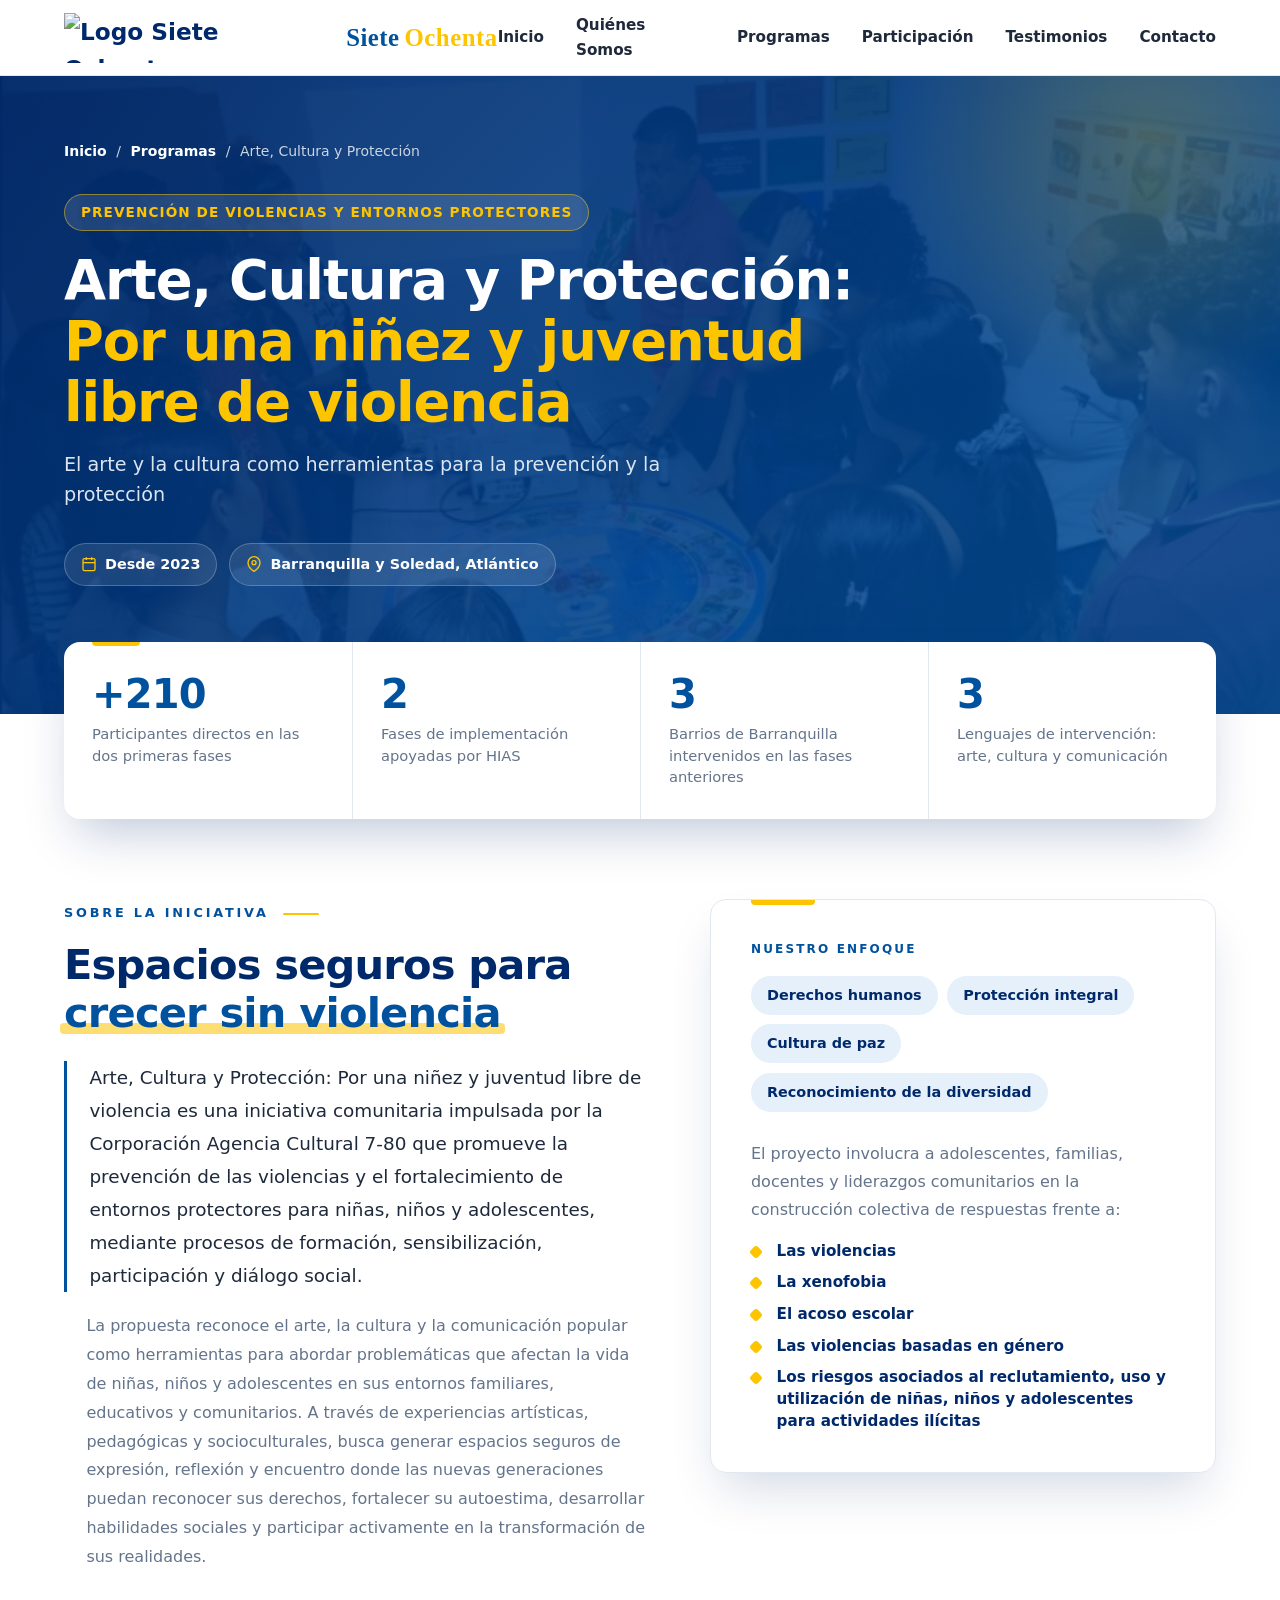
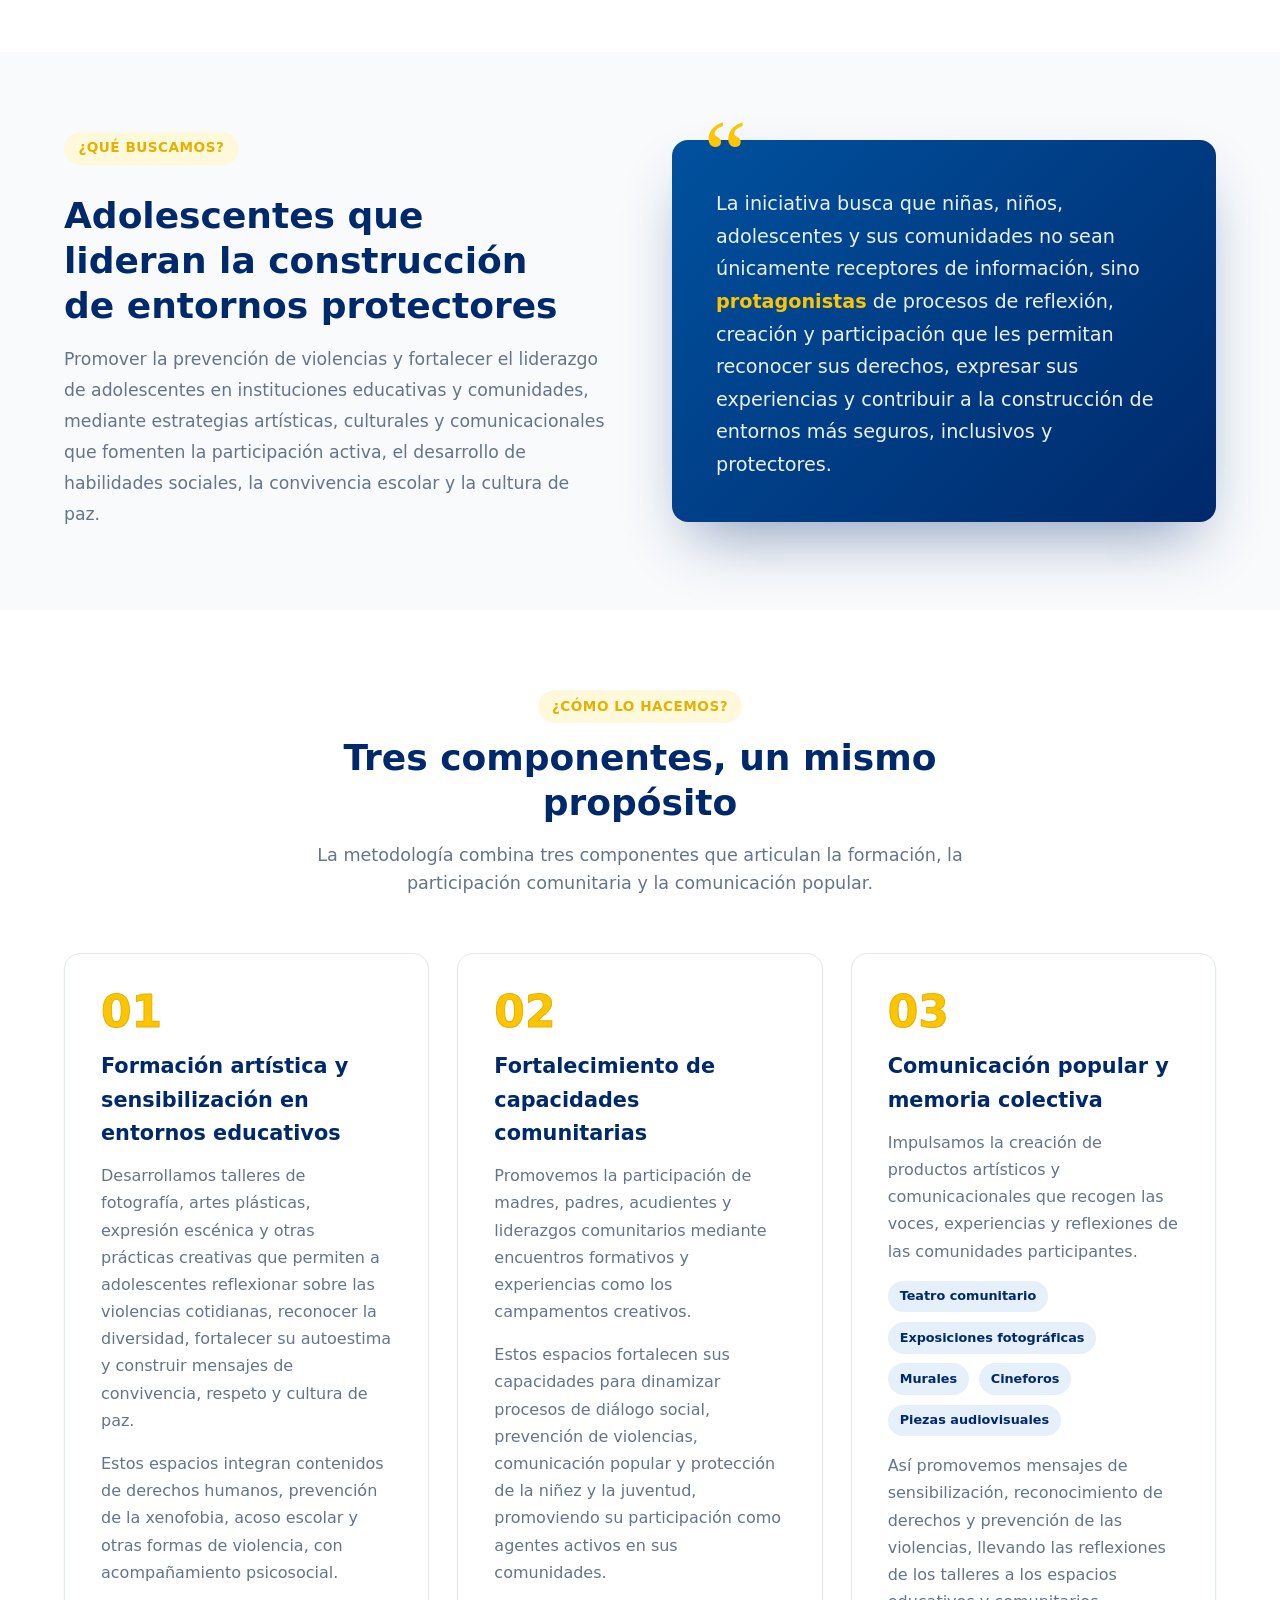
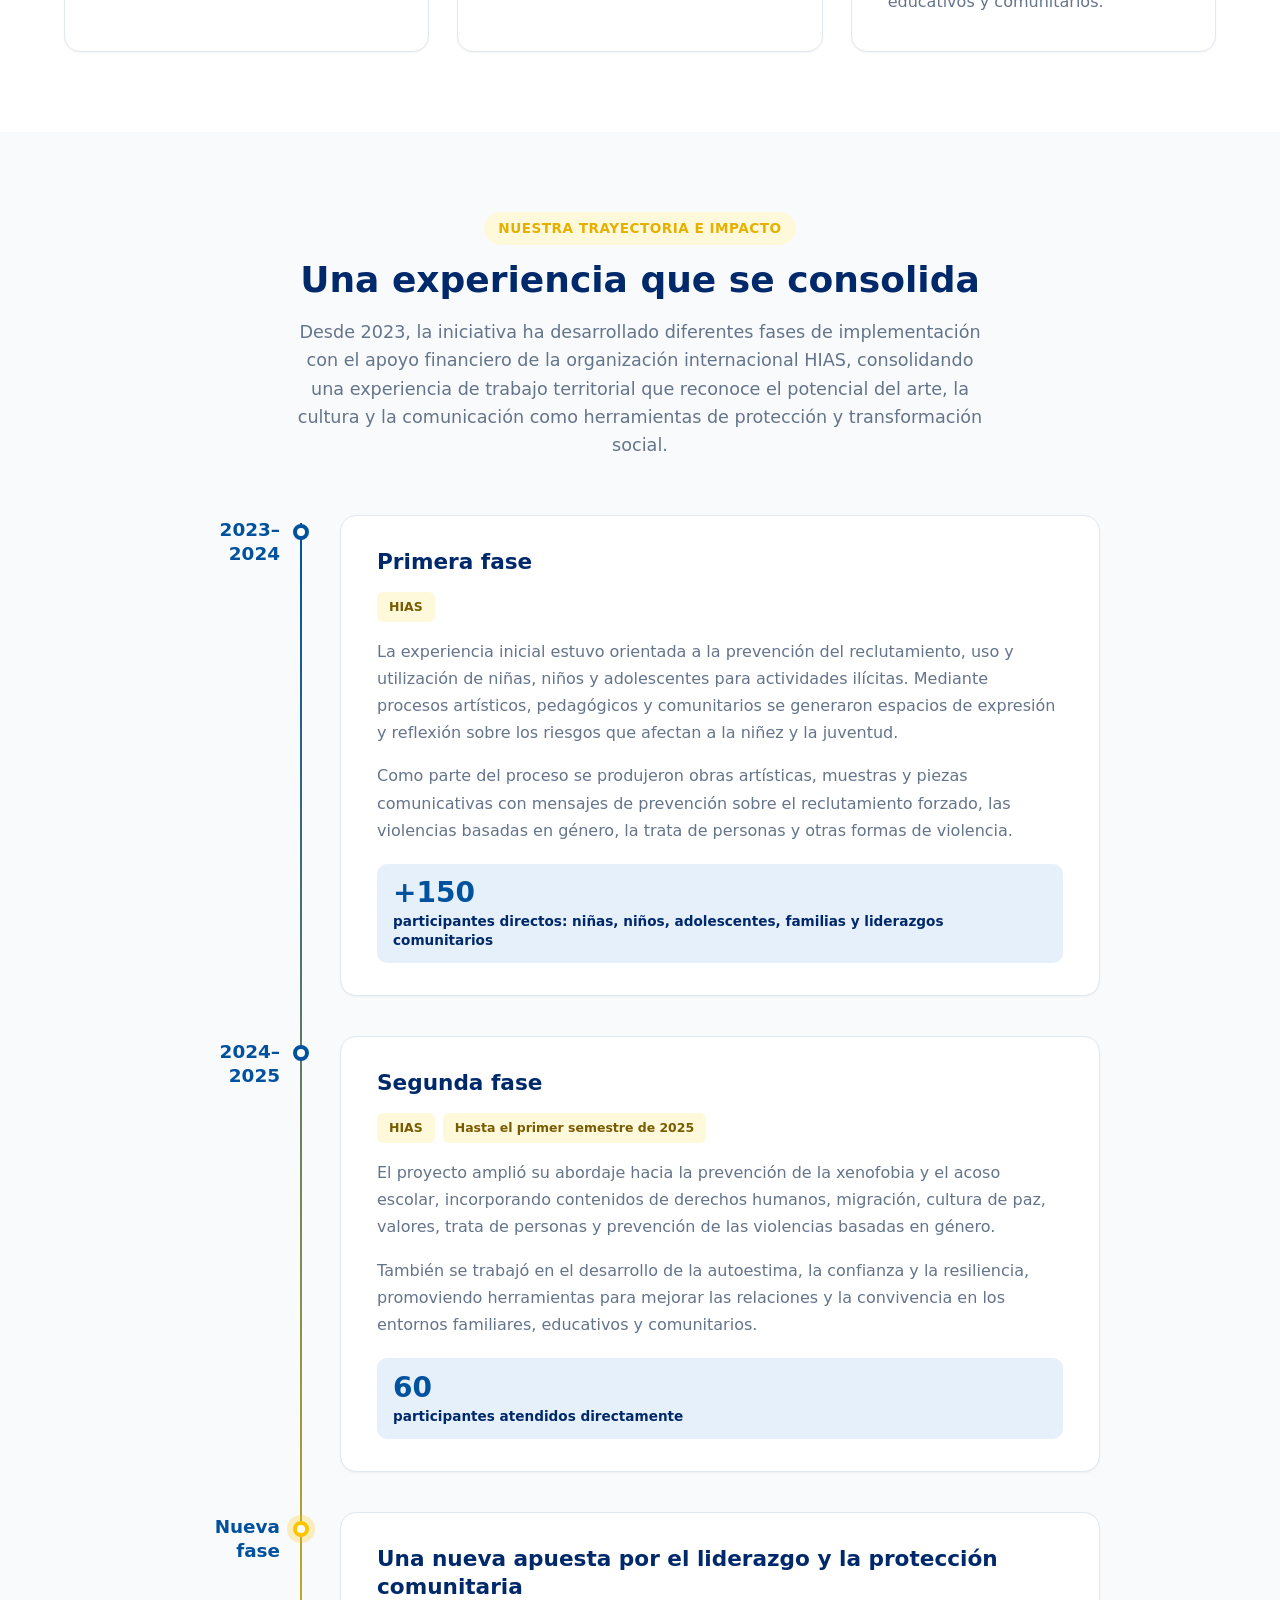
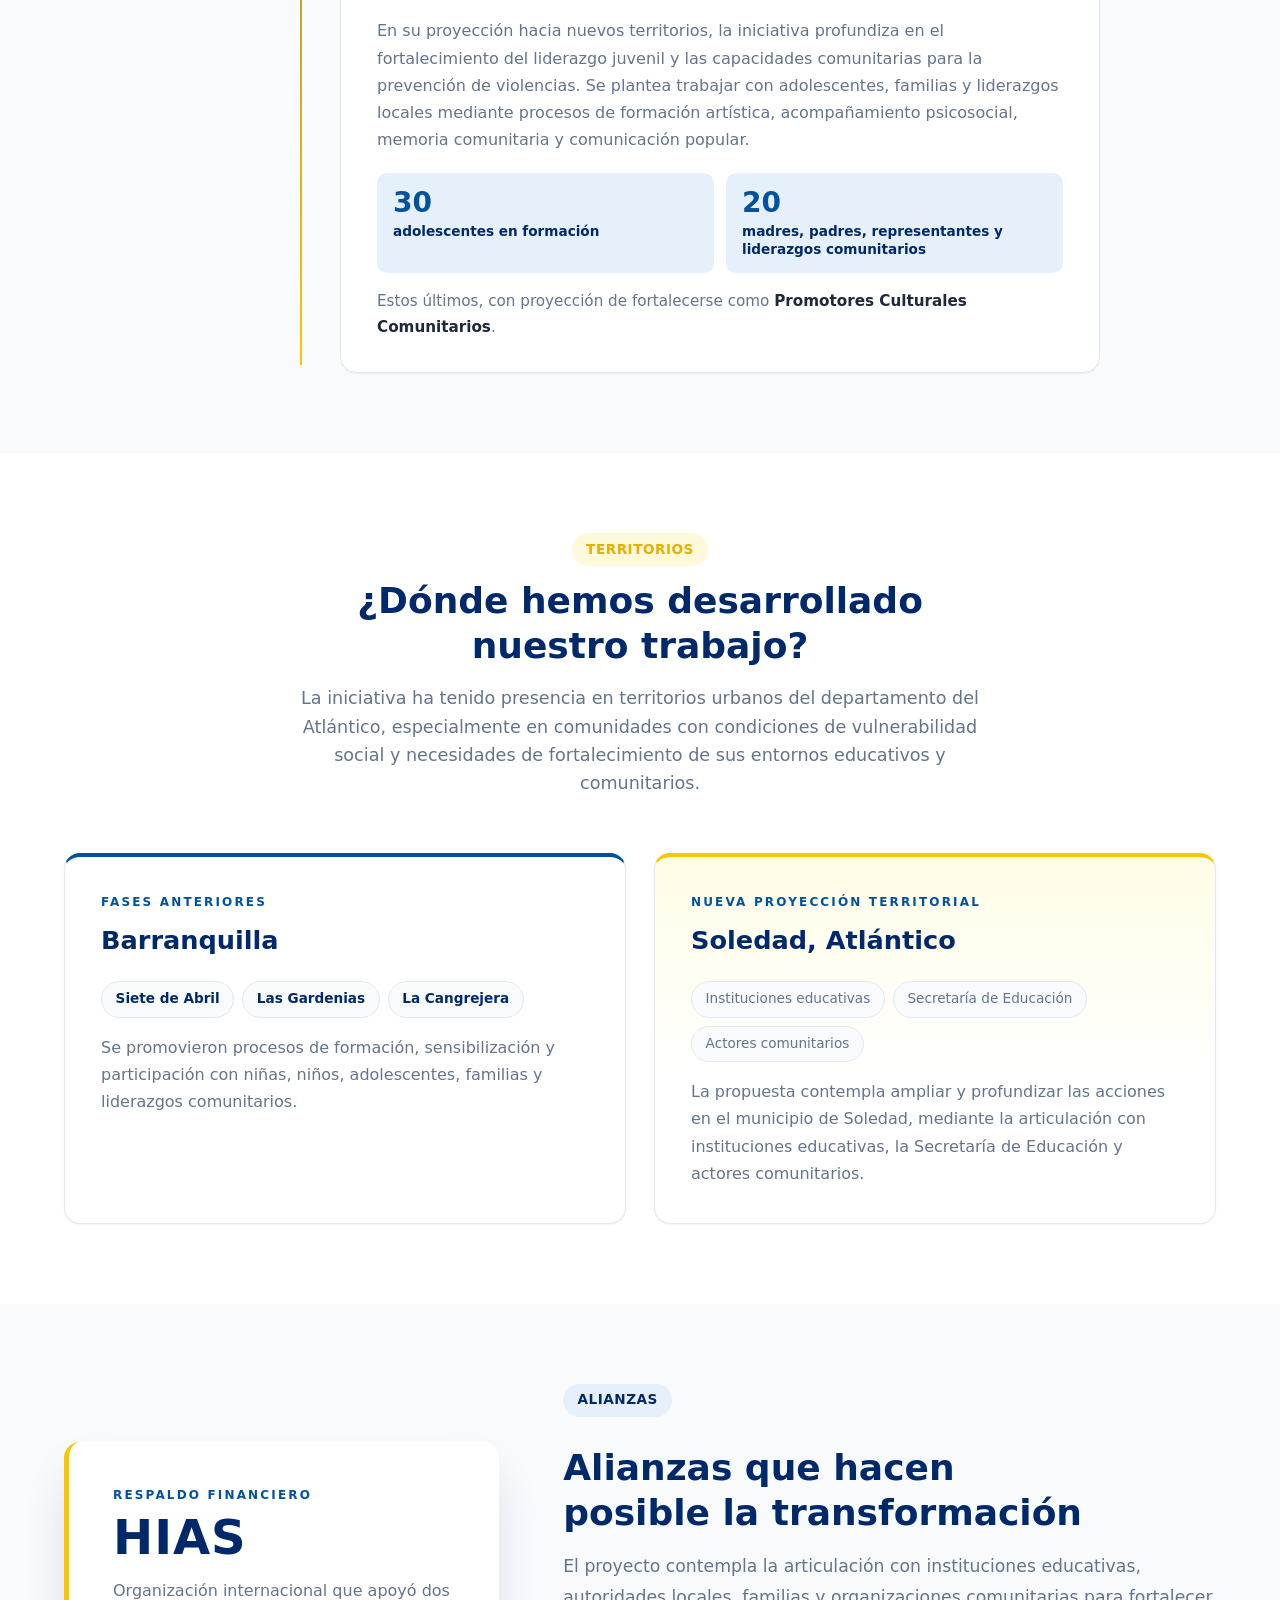
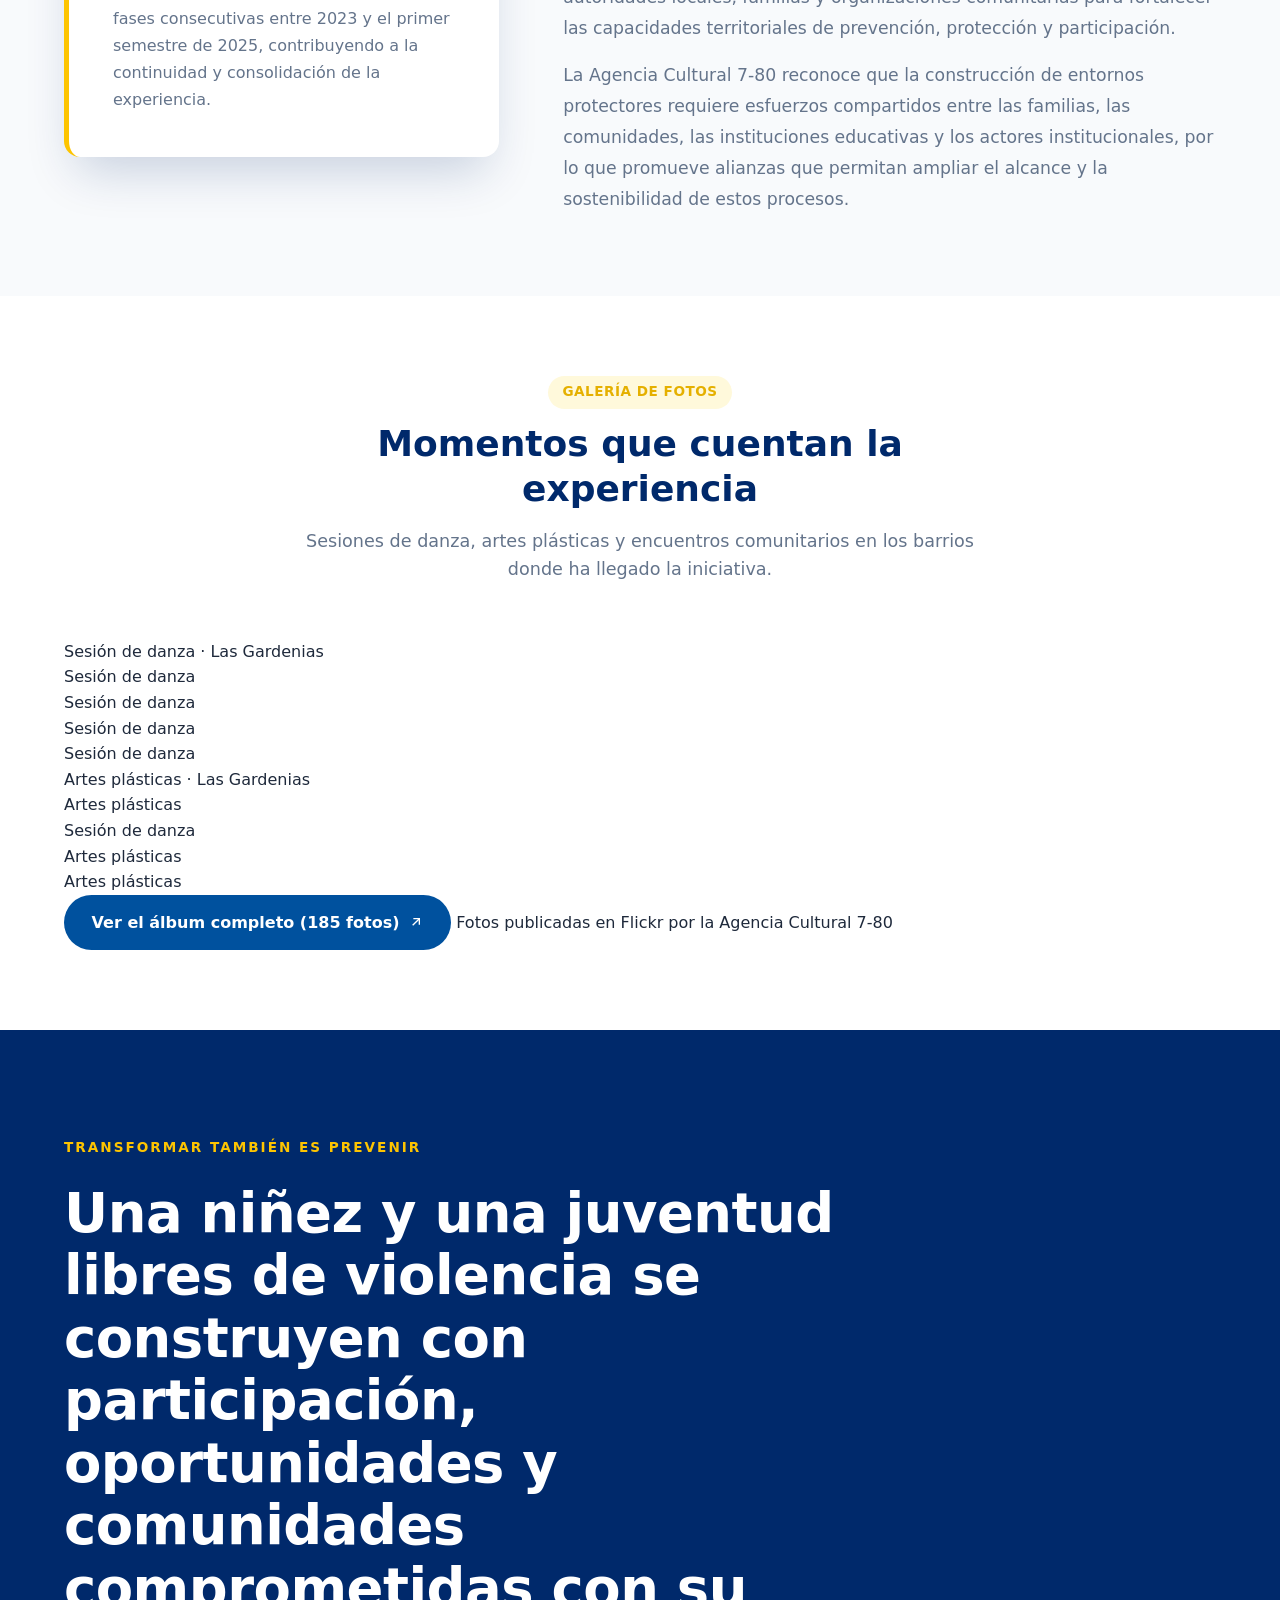
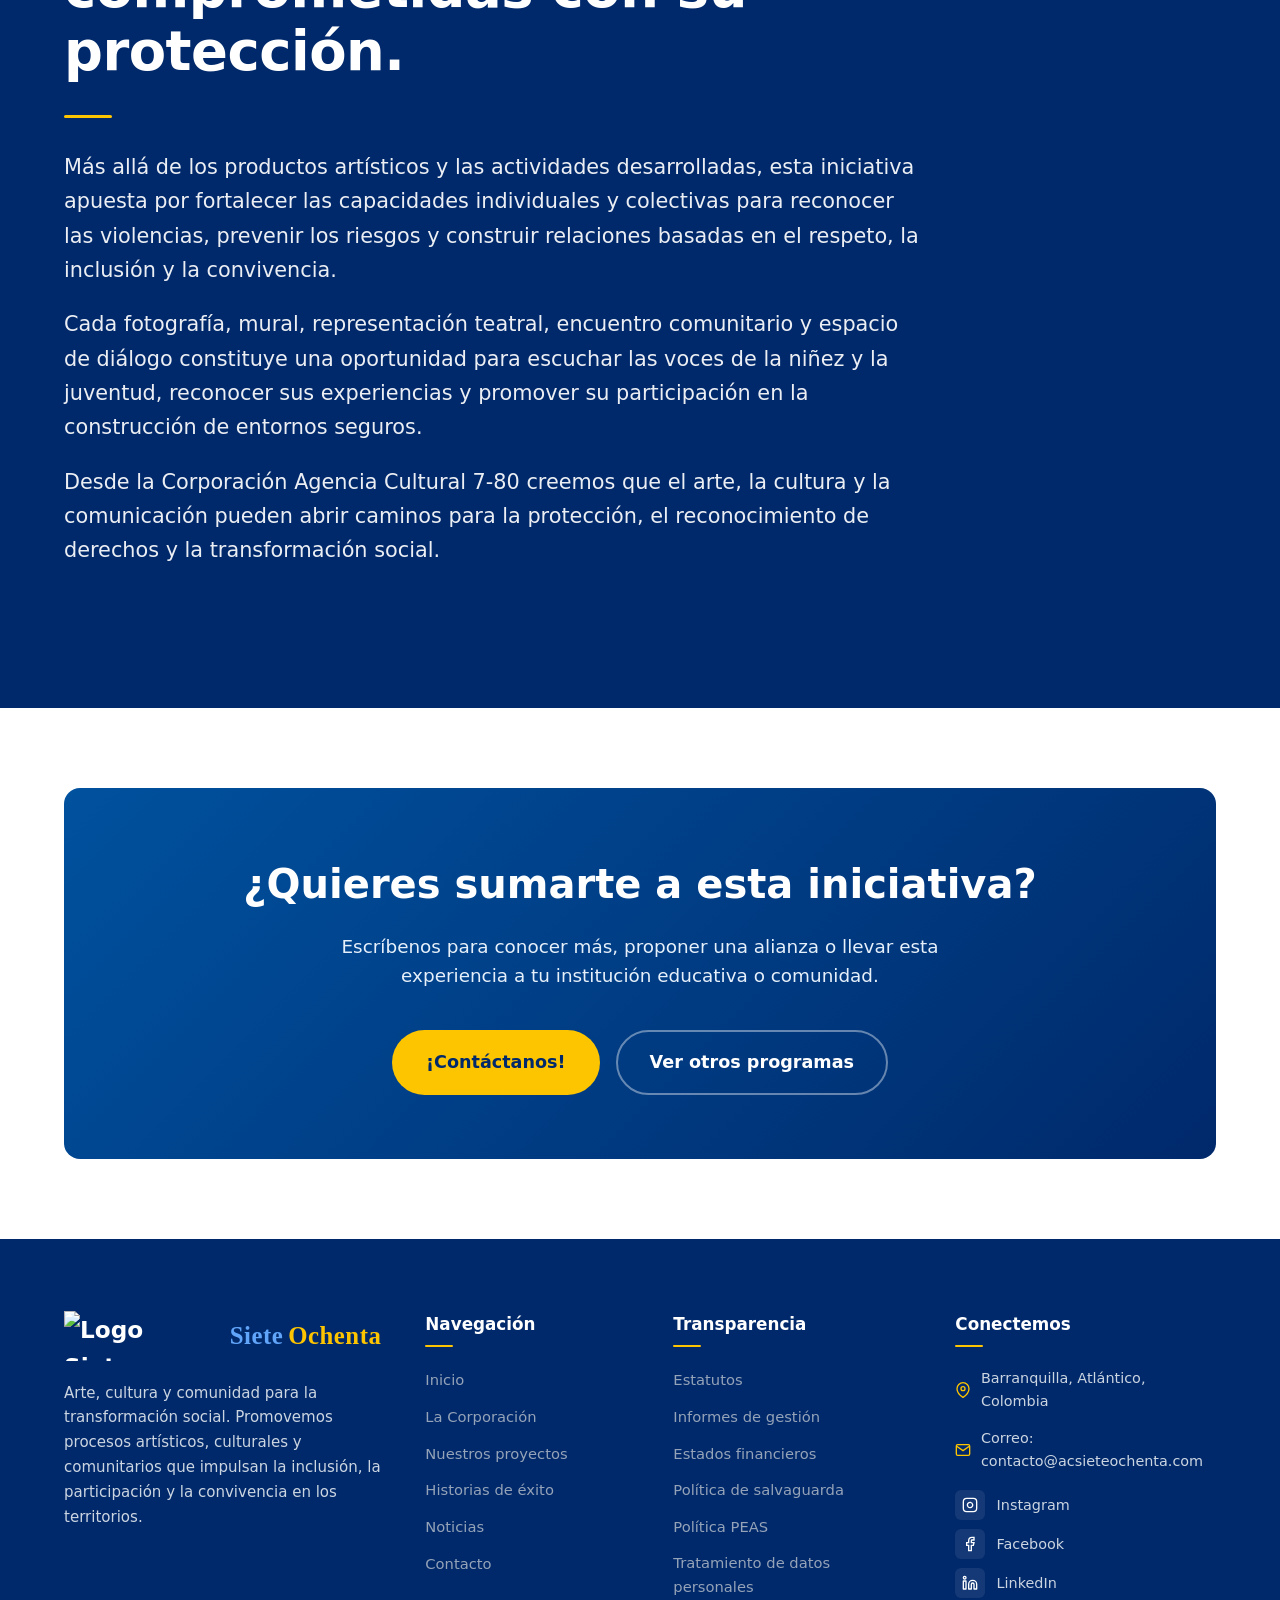
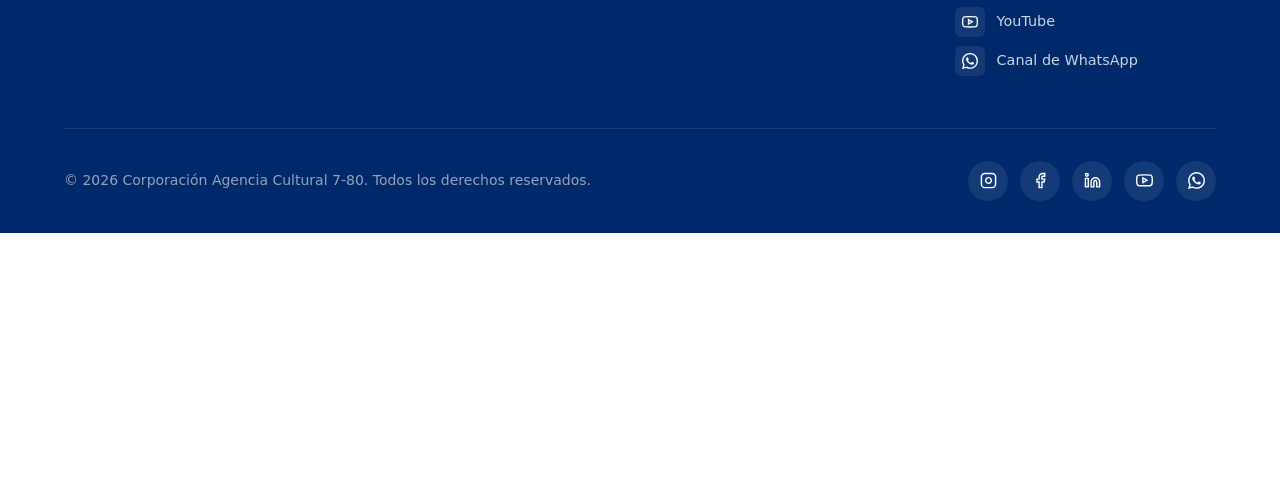
==== commit 5c2f73f7: "Agregar galerías de fotos y videos a las páginas de programas - Sección Galería de Fotos en Casa Tri" ====
--- a/arte-cultura-proteccion.html
+++ b/arte-cultura-proteccion.html
@@ -10,7 +10,7 @@
       name="description"
       content="Iniciativa de la Agencia Cultural 7-80 que usa el arte, la cultura y la comunicación popular para prevenir las violencias y fortalecer entornos protectores para niñas, niños y adolescentes en el Atlántico."
     />
-    <link rel="stylesheet" href="css/style.css?v=2.0" />
+    <link rel="stylesheet" href="css/style.css?v=2.1" />
   </head>
   <body>
     <!-- ==========================================================================
@@ -20,7 +20,7 @@
       <div class="container navbar">
         <!-- Logotipo -->
         <a href="index.html#inicio" class="logo" aria-label="Inicio Siete Ochenta">
-          <img src="img/logo.png" alt="Logo Siete Ochenta" class="logo-img" />
+          <img src="img/logo.webp" alt="Logo Siete Ochenta" class="logo-img" />
           <span class="logo-text">
             <span class="logo-siete" style="color: #00519e; font-family: 'Playfair Display', Georgia, 'Times New Roman', serif; font-size: 1.55rem; font-weight: 800; letter-spacing: 0.5px;">Siete</span>
             <span class="logo-ochenta" style="color: #fdc400; font-family: 'Playfair Display', Georgia, 'Times New Roman', serif; font-size: 1.55rem; font-weight: 800; letter-spacing: 0.5px; margin-left: 5px;">Ochenta</span>
@@ -478,6 +478,73 @@
       </section>
 
       <!-- ==========================================================================
+         GALERÍA DE FOTOS (fotos alojadas en el álbum de Flickr de la Agencia)
+         ========================================================================== -->
+      <section class="section" id="galeria">
+        <div class="container">
+          <div class="section-header">
+            <span class="badge badge-secondary">Galería de Fotos</span>
+            <h2 class="section-title">Momentos que cuentan la experiencia</h2>
+            <p class="section-subtitle">
+              Sesiones de danza, artes plásticas y encuentros comunitarios en los
+              barrios donde ha llegado la iniciativa.
+            </p>
+          </div>
+
+          <div class="gallery-grid">
+            <a class="gallery-item gallery-item--large" href="https://www.flickr.com/photos/205239264@N08/55672219788/in/album-72177720337210989" target="_blank" rel="noopener">
+              <picture><source media="(max-width: 768px)" srcset="img/movil/galeria/arte-cultura-proteccion/danza-grupo-mosaico.webp" type="image/webp" /><img src="img/galeria/arte-cultura-proteccion/danza-grupo-mosaico.webp" alt="Grupo de adolescentes y jóvenes durante la sesión de danza en Las Gardenias" loading="lazy" /></picture>
+              <span class="gallery-caption">Sesión de danza · Las Gardenias</span>
+            </a>
+            <a class="gallery-item" href="https://www.flickr.com/photos/205239264@N08/55672526800/in/album-72177720337210989" target="_blank" rel="noopener">
+              <picture><source media="(max-width: 768px)" srcset="img/movil/galeria/arte-cultura-proteccion/danza-sesion-1.webp" type="image/webp" /><img src="img/galeria/arte-cultura-proteccion/danza-sesion-1.webp" alt="Participantes durante la sesión de danza en Las Gardenias" loading="lazy" /></picture>
+              <span class="gallery-caption">Sesión de danza</span>
+            </a>
+            <a class="gallery-item" href="https://www.flickr.com/photos/205239264@N08/55672219843/in/album-72177720337210989" target="_blank" rel="noopener">
+              <picture><source media="(max-width: 768px)" srcset="img/movil/galeria/arte-cultura-proteccion/danza-sesion-2.webp" type="image/webp" /><img src="img/galeria/arte-cultura-proteccion/danza-sesion-2.webp" alt="Niñas y niños practican movimientos de danza" loading="lazy" /></picture>
+              <span class="gallery-caption">Sesión de danza</span>
+            </a>
+            <a class="gallery-item" href="https://www.flickr.com/photos/205239264@N08/55672526845/in/album-72177720337210989" target="_blank" rel="noopener">
+              <picture><source media="(max-width: 768px)" srcset="img/movil/galeria/arte-cultura-proteccion/danza-ensayo.webp" type="image/webp" /><img src="img/galeria/arte-cultura-proteccion/danza-ensayo.webp" alt="Participantes ensayan pasos de danza" loading="lazy" /></picture>
+              <span class="gallery-caption">Sesión de danza</span>
+            </a>
+            <a class="gallery-item" href="https://www.flickr.com/photos/205239264@N08/55671112162/in/album-72177720337210989" target="_blank" rel="noopener">
+              <picture><source media="(max-width: 768px)" srcset="img/movil/galeria/arte-cultura-proteccion/danza-sesion-3.webp" type="image/webp" /><img src="img/galeria/arte-cultura-proteccion/danza-sesion-3.webp" alt="Momento de la sesión de danza en Las Gardenias" loading="lazy" /></picture>
+              <span class="gallery-caption">Sesión de danza</span>
+            </a>
+            <a class="gallery-item gallery-item--large gallery-item--right" href="https://www.flickr.com/photos/205239264@N08/55672120741/in/album-72177720337210989" target="_blank" rel="noopener">
+              <picture><source media="(max-width: 768px)" srcset="img/movil/galeria/arte-cultura-proteccion/nina-dibujando.webp" type="image/webp" /><img src="img/galeria/arte-cultura-proteccion/nina-dibujando.webp" alt="Una niña sonríe mientras dibuja en la sesión de artes plásticas en Las Gardenias" loading="lazy" /></picture>
+              <span class="gallery-caption">Artes plásticas · Las Gardenias</span>
+            </a>
+            <a class="gallery-item" href="https://www.flickr.com/photos/205239264@N08/55671117097/in/album-72177720337210989" target="_blank" rel="noopener">
+              <picture><source media="(max-width: 768px)" srcset="img/movil/galeria/arte-cultura-proteccion/artes-plasticas-pintura.webp" type="image/webp" /><img src="img/galeria/arte-cultura-proteccion/artes-plasticas-pintura.webp" alt="Participantes pintan durante la sesión de artes plásticas" loading="lazy" /></picture>
+              <span class="gallery-caption">Artes plásticas</span>
+            </a>
+            <a class="gallery-item" href="https://www.flickr.com/photos/205239264@N08/55672282874/in/album-72177720337210989" target="_blank" rel="noopener">
+              <picture><source media="(max-width: 768px)" srcset="img/movil/galeria/arte-cultura-proteccion/danza-movimiento.webp" type="image/webp" /><img src="img/galeria/arte-cultura-proteccion/danza-movimiento.webp" alt="Participantes durante un ejercicio de movimiento en la sesión de danza" loading="lazy" /></picture>
+              <span class="gallery-caption">Sesión de danza</span>
+            </a>
+            <a class="gallery-item" href="https://www.flickr.com/photos/205239264@N08/55672224588/in/album-72177720337210989" target="_blank" rel="noopener">
+              <picture><source media="(max-width: 768px)" srcset="img/movil/galeria/arte-cultura-proteccion/artes-plasticas-creacion.webp" type="image/webp" /><img src="img/galeria/arte-cultura-proteccion/artes-plasticas-creacion.webp" alt="Niñas y niños crean durante la sesión de artes plásticas" loading="lazy" /></picture>
+              <span class="gallery-caption">Artes plásticas</span>
+            </a>
+            <a class="gallery-item" href="https://www.flickr.com/photos/205239264@N08/55671117082/in/album-72177720337210989" target="_blank" rel="noopener">
+              <picture><source media="(max-width: 768px)" srcset="img/movil/galeria/arte-cultura-proteccion/artes-plasticas-mural.webp" type="image/webp" /><img src="img/galeria/arte-cultura-proteccion/artes-plasticas-mural.webp" alt="Momento de la sesión de artes plásticas en Las Gardenias" loading="lazy" /></picture>
+              <span class="gallery-caption">Artes plásticas</span>
+            </a>
+          </div>
+
+          <div class="gallery-footer">
+            <a class="btn btn-primary" href="https://flic.kr/s/aHBqjDd3GD" target="_blank" rel="noopener">
+              Ver el álbum completo (185 fotos)
+              <svg width="16" height="16" viewBox="0 0 24 24" fill="none" stroke="currentColor" stroke-width="2" aria-hidden="true"><path d="M7 17 17 7"></path><path d="M8 7h9v9"></path></svg>
+            </a>
+            <span class="gallery-note">Fotos publicadas en Flickr por la Agencia Cultural 7-80</span>
+          </div>
+        </div>
+      </section>
+
+      <!-- ==========================================================================
          CIERRE
          ========================================================================== -->
       <section class="participation-section">
@@ -538,7 +605,7 @@
           <div class="footer-brand">
             <div class="logo" style="color: #ffffff">
               <img
-                src="img/logo.png"
+                src="img/logo.webp"
                 alt="Logo Siete Ochenta"
                 class="logo-img"
                 style="filter: brightness(1.1)"
@@ -797,6 +864,6 @@
       </svg>
     </button>
 
-    <script src="js/main.js"></script>
+    <script src="js/main.js?v=2.1"></script>
   </body>
 </html>
--- a/css/style.css
+++ b/css/style.css
@@ -746,6 +746,45 @@
   font-size: 0.95rem;
   color: var(--text-muted);
   line-height: 1.6;
+}
+
+/* Tarjeta de iniciativa con foto de portada */
+.initiative-card--media {
+  overflow: hidden;
+}
+
+.initiative-media {
+  position: relative;
+  margin: -2rem -2rem 1.5rem;
+  aspect-ratio: 16 / 9;
+  overflow: hidden;
+}
+
+.initiative-media::after {
+  content: '';
+  position: absolute;
+  inset: auto 0 0 0;
+  height: 4px;
+  background: var(--secondary);
+}
+
+.initiative-media img {
+  display: block;
+  width: 100%;
+  height: 100%;
+  object-fit: cover;
+  object-position: center 40%;
+  transition: transform 0.8s cubic-bezier(0.2, 0.7, 0.2, 1);
+}
+
+.initiative-card--media:hover .initiative-media img {
+  transform: scale(1.05);
+}
+
+@media (prefers-reduced-motion: reduce) {
+  .initiative-media img {
+    transition: none;
+  }
 }
 
 /* ==========================================================================
@@ -1734,3 +1773,1254 @@
     grid-template-columns: 1fr;
   }
 }
+
+/* Campo trampa antispam del formulario de contacto (oculto a personas) */
+.form-honeypot {
+  position: absolute;
+  left: -9999px;
+  width: 1px;
+  height: 1px;
+  overflow: hidden;
+}
+
+/* ==========================================================================
+   QUIÉNES SOMOS: presentación con foto
+   ========================================================================== */
+.about-presentation {
+  margin-bottom: 5rem;
+}
+
+/* Encabezado editorial */
+.about-presentation-header {
+  max-width: 820px;
+  margin: 0 auto 3rem;
+  text-align: center;
+}
+
+.about-eyebrow {
+  display: inline-flex;
+  align-items: center;
+  gap: 0.9rem;
+  color: var(--primary);
+  font-size: 0.8rem;
+  font-weight: 700;
+  letter-spacing: 0.22em;
+  text-transform: uppercase;
+}
+
+.about-eyebrow::before,
+.about-eyebrow::after {
+  content: '';
+  width: 36px;
+  height: 2px;
+  background: var(--secondary);
+  border-radius: 2px;
+}
+
+.about-presentation-title {
+  margin: 1.1rem 0 0;
+  color: var(--dark);
+  font-size: clamp(2rem, 4vw, 3.1rem);
+  font-weight: 800;
+  line-height: 1.15;
+  letter-spacing: -0.02em;
+  text-wrap: balance;
+}
+
+.about-presentation-title em {
+  position: relative;
+  font-style: normal;
+  color: var(--primary);
+  white-space: nowrap;
+}
+
+/* Subrayado amarillo de marca bajo "en comunidad" */
+.about-presentation-title em::after {
+  content: '';
+  position: absolute;
+  left: -0.1em;
+  right: -0.1em;
+  bottom: 0.06em;
+  height: 0.28em;
+  background: var(--secondary);
+  opacity: 0.55;
+  border-radius: 4px;
+  z-index: -1;
+}
+
+/* Foto */
+.about-presentation-media {
+  position: relative;
+  margin: 0;
+}
+
+/* Bloques de color desplazados detrás de la foto */
+.about-presentation-media::before,
+.about-presentation-media::after {
+  content: '';
+  position: absolute;
+  border-radius: var(--radius-lg);
+  z-index: 0;
+}
+
+.about-presentation-media::before {
+  top: -18px;
+  left: -18px;
+  width: 38%;
+  height: 55%;
+  background: var(--secondary);
+}
+
+.about-presentation-media::after {
+  top: 22%;
+  right: -18px;
+  width: 26%;
+  height: 50%;
+  background: var(--primary-dark);
+}
+
+.about-presentation-photo {
+  position: relative;
+  z-index: 1;
+  border-radius: var(--radius-lg);
+  overflow: hidden;
+  box-shadow: 0 30px 60px -20px rgb(0 41 107 / 0.35);
+  aspect-ratio: 16 / 7;
+}
+
+.about-presentation-photo::after {
+  content: '';
+  position: absolute;
+  inset: 0;
+  background: linear-gradient(to top, rgb(0 31 82 / 0.55) 0%, rgb(0 31 82 / 0) 45%);
+  pointer-events: none;
+}
+
+.about-presentation-photo img {
+  display: block;
+  width: 100%;
+  height: 100%;
+  object-fit: cover;
+  object-position: center 18%;
+  transition: transform 1.2s cubic-bezier(0.2, 0.7, 0.2, 1);
+}
+
+.about-presentation-media:hover .about-presentation-photo img {
+  transform: scale(1.04);
+}
+
+.about-photo-chip {
+  position: absolute;
+  top: 1.25rem;
+  left: 1.25rem;
+  z-index: 2;
+  display: inline-flex;
+  align-items: center;
+  gap: 0.4rem;
+  padding: 0.5rem 0.95rem;
+  background: rgb(255 255 255 / 0.92);
+  backdrop-filter: blur(6px);
+  color: var(--dark);
+  font-size: 0.8rem;
+  font-weight: 700;
+  border-radius: var(--radius-full);
+  box-shadow: var(--shadow-md);
+}
+
+.about-photo-chip svg {
+  color: var(--primary);
+}
+
+/* Tarjeta con la descripción, montada sobre la foto */
+.about-presentation-card {
+  position: relative;
+  z-index: 2;
+  display: grid;
+  grid-template-columns: 1.35fr 1fr;
+  gap: 2.5rem;
+  align-items: center;
+  max-width: 1000px;
+  margin: -5.5rem auto 0;
+  padding: 2.5rem 3rem;
+  background: var(--bg-main);
+  border-radius: var(--radius-lg);
+  box-shadow: 0 25px 50px -12px rgb(0 41 107 / 0.25);
+}
+
+.about-presentation-card::before {
+  content: '';
+  position: absolute;
+  top: 0;
+  left: 3rem;
+  width: 64px;
+  height: 5px;
+  background: var(--secondary);
+  border-radius: 0 0 4px 4px;
+}
+
+.about-presentation-desc {
+  margin: 0;
+  padding-left: 1.4rem;
+  border-left: 3px solid var(--primary);
+  color: var(--text-main);
+  font-size: 1.2rem;
+  line-height: 1.7;
+}
+
+.about-audience {
+  padding-left: 2.5rem;
+  border-left: 1px solid var(--border);
+}
+
+.about-audience-label {
+  display: block;
+  margin-bottom: 0.9rem;
+  color: var(--text-muted);
+  font-size: 0.75rem;
+  font-weight: 700;
+  letter-spacing: 0.18em;
+  text-transform: uppercase;
+}
+
+.about-audience-list {
+  display: grid;
+  gap: 0.7rem;
+  margin: 0;
+  padding: 0;
+  list-style: none;
+}
+
+.about-audience-list li {
+  display: flex;
+  align-items: center;
+  gap: 0.75rem;
+  color: var(--dark);
+  font-weight: 600;
+}
+
+.about-audience-icon {
+  display: inline-flex;
+  align-items: center;
+  justify-content: center;
+  flex-shrink: 0;
+  width: 34px;
+  height: 34px;
+  background: var(--primary-light);
+  color: var(--primary);
+  border-radius: 10px;
+}
+
+.about-audience-icon svg {
+  width: 18px;
+  height: 18px;
+}
+
+@media (max-width: 900px) {
+  .about-presentation-header {
+    margin-bottom: 2.25rem;
+  }
+
+  .about-presentation-media::before {
+    top: -10px;
+    left: -10px;
+    width: 45%;
+    height: 120px;
+  }
+
+  .about-presentation-media::after {
+    display: none;
+  }
+
+  .about-presentation-photo {
+    aspect-ratio: 4 / 3;
+  }
+
+  .about-presentation-card {
+    grid-template-columns: 1fr;
+    gap: 1.75rem;
+    margin: -2.5rem 0.75rem 0;
+    padding: 2rem 1.5rem 1.75rem;
+  }
+
+  .about-presentation-card::before {
+    left: 1.5rem;
+  }
+
+  .about-presentation-desc {
+    font-size: 1.05rem;
+  }
+
+  .about-audience {
+    padding-left: 0;
+    padding-top: 1.5rem;
+    border-left: 0;
+    border-top: 1px solid var(--border);
+  }
+}
+
+@media (max-width: 480px) {
+  .about-eyebrow::before,
+  .about-eyebrow::after {
+    width: 20px;
+  }
+
+  .about-photo-chip {
+    top: 0.75rem;
+    left: 0.75rem;
+  }
+}
+
+@media (prefers-reduced-motion: reduce) {
+  .about-presentation-photo img {
+    transition: none;
+  }
+}
+
+/* ==========================================================================
+   PÁGINA DE PROGRAMA (casa-tricolor.html)
+   ========================================================================== */
+.page-hero {
+  position: relative;
+  padding: 4rem 0 5rem;
+  color: #ffffff;
+  overflow: hidden;
+}
+
+.page-hero--tricolor {
+  background: linear-gradient(135deg, rgb(0 41 107 / 0.93) 0%, rgb(0 81 158 / 0.82) 100%),
+              url('../img/formacion-musical.webp') center 30% / cover no-repeat;
+}
+
+.page-hero--refugios {
+  background: linear-gradient(135deg, rgb(0 41 107 / 0.93) 0%, rgb(0 81 158 / 0.82) 100%),
+              url('../img/ninos-fotografia.webp') center 25% / cover no-repeat;
+}
+
+.page-hero--proteccion {
+  background: linear-gradient(135deg, rgb(0 41 107 / 0.94) 0%, rgb(0 81 158 / 0.84) 100%),
+              url('../img/entornos-seguros.webp') center 40% / cover no-repeat;
+}
+
+/* Hero con franja de cifras montada encima */
+.page-hero--with-stats {
+  padding-bottom: 8rem;
+}
+
+.page-hero::before {
+  content: '';
+  position: absolute;
+  top: -30%;
+  right: -10%;
+  width: 520px;
+  height: 520px;
+  background: radial-gradient(circle, rgb(253 196 0 / 0.22) 0%, transparent 70%);
+  border-radius: 50%;
+  pointer-events: none;
+}
+
+.page-hero .container {
+  position: relative;
+}
+
+.breadcrumb {
+  display: flex;
+  flex-wrap: wrap;
+  align-items: center;
+  gap: 0.6rem;
+  margin-bottom: 2rem;
+  font-size: 0.875rem;
+  color: #cbd5e1;
+}
+
+.breadcrumb a {
+  color: #ffffff;
+  font-weight: 600;
+  text-decoration: none;
+}
+
+.breadcrumb a:hover {
+  color: var(--secondary);
+}
+
+.page-hero .hero-tag {
+  margin-bottom: 1.25rem;
+  color: var(--secondary);
+  font-weight: 700;
+  letter-spacing: 0.08em;
+  text-transform: uppercase;
+}
+
+.page-hero-title {
+  max-width: 820px;
+  margin-bottom: 1rem;
+  font-size: clamp(2.1rem, 5vw, 3.4rem);
+  font-weight: 800;
+  line-height: 1.12;
+  letter-spacing: -0.02em;
+  text-wrap: balance;
+}
+
+.page-hero-title span {
+  display: block;
+  color: var(--secondary);
+}
+
+.page-hero-subtitle {
+  max-width: 640px;
+  margin-bottom: 2rem;
+  font-size: 1.2rem;
+  color: #dbe5f1;
+}
+
+.page-hero-facts {
+  display: flex;
+  flex-wrap: wrap;
+  gap: 0.75rem;
+  margin: 0;
+  padding: 0;
+  list-style: none;
+}
+
+.page-hero-facts li {
+  display: inline-flex;
+  align-items: center;
+  gap: 0.5rem;
+  padding: 0.55rem 1rem;
+  background: rgb(255 255 255 / 0.1);
+  border: 1px solid rgb(255 255 255 / 0.22);
+  border-radius: var(--radius-full);
+  font-size: 0.9rem;
+  font-weight: 600;
+}
+
+.page-hero-facts svg {
+  color: var(--secondary);
+}
+
+/* Sobre el programa */
+.program-intro {
+  display: grid;
+  grid-template-columns: 1.15fr 1fr;
+  gap: 4rem;
+  align-items: start;
+}
+
+.program-intro-title {
+  margin: 1rem 0 1.5rem;
+  color: var(--dark);
+  font-size: clamp(1.9rem, 3.5vw, 2.6rem);
+  font-weight: 800;
+  line-height: 1.15;
+  letter-spacing: -0.02em;
+}
+
+.program-intro-title em {
+  position: relative;
+  font-style: normal;
+  color: var(--primary);
+  white-space: nowrap;
+}
+
+.program-intro-title em::after {
+  content: '';
+  position: absolute;
+  left: -0.1em;
+  right: -0.1em;
+  bottom: 0.06em;
+  height: 0.28em;
+  background: var(--secondary);
+  opacity: 0.55;
+  border-radius: 4px;
+  z-index: -1;
+}
+
+.program-intro .about-eyebrow::before {
+  display: none;
+}
+
+.program-lead {
+  padding-left: 1.4rem;
+  border-left: 3px solid var(--primary);
+  color: var(--text-main);
+  font-size: 1.15rem;
+  line-height: 1.8;
+}
+
+.method-card {
+  position: relative;
+  padding: 2.5rem;
+  background: var(--bg-main);
+  border: 1px solid var(--border);
+  border-radius: var(--radius-lg);
+  box-shadow: 0 25px 50px -12px rgb(0 41 107 / 0.18);
+}
+
+.method-card::before {
+  content: '';
+  position: absolute;
+  top: 0;
+  left: 2.5rem;
+  width: 64px;
+  height: 5px;
+  background: var(--secondary);
+  border-radius: 0 0 4px 4px;
+}
+
+.method-card-label,
+.method-card-sublabel {
+  display: block;
+  color: var(--primary);
+  font-size: 0.75rem;
+  font-weight: 700;
+  letter-spacing: 0.18em;
+  text-transform: uppercase;
+}
+
+.method-card-label {
+  margin-bottom: 1rem;
+}
+
+.method-card p {
+  margin-bottom: 1.75rem;
+  color: var(--text-muted);
+  line-height: 1.75;
+}
+
+.method-card-sublabel {
+  margin-bottom: 0.9rem;
+  color: var(--text-muted);
+}
+
+.language-list {
+  display: flex;
+  flex-wrap: wrap;
+  gap: 0.6rem;
+  margin: 0;
+  padding: 0;
+  list-style: none;
+}
+
+.language-list li {
+  padding: 0.5rem 1rem;
+  background: var(--primary-light);
+  color: var(--primary-dark);
+  font-size: 0.9rem;
+  font-weight: 700;
+  border-radius: var(--radius-full);
+}
+
+/* Línea de tiempo */
+.timeline {
+  position: relative;
+  max-width: 920px;
+  margin: 0 auto;
+  padding: 0;
+  list-style: none;
+}
+
+.timeline::before {
+  content: '';
+  position: absolute;
+  top: 0.5rem;
+  bottom: 0.5rem;
+  left: 7.5rem;
+  width: 2px;
+  background: linear-gradient(to bottom, var(--primary), var(--secondary));
+}
+
+.timeline-item {
+  position: relative;
+  display: grid;
+  grid-template-columns: 7.5rem 1fr;
+  gap: 2.5rem;
+  padding-bottom: 2.5rem;
+}
+
+.timeline-item:last-child {
+  padding-bottom: 0;
+}
+
+/* Punto sobre la línea */
+.timeline-item::before {
+  content: '';
+  position: absolute;
+  top: 0.55rem;
+  left: calc(7.5rem - 7px);
+  width: 16px;
+  height: 16px;
+  background: var(--bg-main);
+  border: 4px solid var(--primary);
+  border-radius: 50%;
+  z-index: 1;
+}
+
+.timeline-item--current::before {
+  border-color: var(--secondary);
+  box-shadow: 0 0 0 6px rgb(253 196 0 / 0.25);
+}
+
+.timeline-year {
+  padding-top: 0.2rem;
+  padding-right: 1.25rem;
+  color: var(--primary);
+  font-size: 1.15rem;
+  font-weight: 800;
+  text-align: right;
+  line-height: 1.3;
+}
+
+.timeline-card {
+  padding: 2rem 2.25rem;
+  background: var(--bg-main);
+  border: 1px solid var(--border);
+  border-radius: var(--radius-lg);
+  box-shadow: var(--shadow-sm);
+  transition: var(--transition);
+}
+
+.timeline-card:hover {
+  box-shadow: 0 20px 40px -16px rgb(0 41 107 / 0.2);
+  transform: translateY(-2px);
+}
+
+.timeline-title {
+  margin-bottom: 1rem;
+  color: var(--dark);
+  font-size: 1.35rem;
+  font-weight: 800;
+  line-height: 1.3;
+}
+
+.timeline-card p {
+  margin-bottom: 1rem;
+  color: var(--text-muted);
+  line-height: 1.7;
+}
+
+.timeline-card p strong {
+  color: var(--text-main);
+}
+
+.timeline-block + .timeline-block {
+  margin-top: 1.75rem;
+  padding-top: 1.75rem;
+  border-top: 1px dashed var(--border);
+}
+
+.ally-list,
+.place-list {
+  display: flex;
+  flex-wrap: wrap;
+  gap: 0.5rem;
+  margin: 0 0 1rem;
+  padding: 0;
+  list-style: none;
+}
+
+.ally-list li {
+  padding: 0.3rem 0.75rem;
+  background: var(--secondary-light);
+  color: #7a5c00;
+  font-size: 0.78rem;
+  font-weight: 700;
+  border-radius: var(--radius-sm);
+}
+
+.place-list li {
+  padding: 0.4rem 0.85rem;
+  background: var(--bg-alt);
+  border: 1px solid var(--border);
+  color: var(--text-muted);
+  font-size: 0.85rem;
+  border-radius: var(--radius-full);
+}
+
+.place-list li strong {
+  color: var(--dark);
+}
+
+.timeline-stats {
+  display: grid;
+  grid-template-columns: repeat(auto-fit, minmax(130px, 1fr));
+  gap: 0.75rem;
+  margin: 1.25rem 0 0;
+}
+
+.timeline-stats div {
+  padding: 0.9rem 1rem;
+  background: var(--primary-light);
+  border-radius: var(--radius-md);
+}
+
+.timeline-stats dt {
+  color: var(--primary);
+  font-size: 1.75rem;
+  font-weight: 800;
+  line-height: 1.1;
+}
+
+.timeline-stats dd {
+  margin: 0.2rem 0 0;
+  color: var(--primary-dark);
+  font-size: 0.85rem;
+  font-weight: 600;
+  line-height: 1.35;
+}
+
+/* Botones del banner final */
+.cta-actions {
+  display: flex;
+  flex-wrap: wrap;
+  justify-content: center;
+  gap: 1rem;
+}
+
+@media (max-width: 900px) {
+  .program-intro {
+    grid-template-columns: 1fr;
+    gap: 2.5rem;
+  }
+
+  .timeline::before {
+    left: 7px;
+  }
+
+  .timeline-item {
+    grid-template-columns: 1fr;
+    gap: 0.75rem;
+    padding-left: 2.25rem;
+  }
+
+  .timeline-item::before {
+    left: 0;
+    top: 0.3rem;
+  }
+
+  .timeline-year {
+    padding: 0;
+    text-align: left;
+  }
+
+  .timeline-card {
+    padding: 1.5rem;
+  }
+
+  .timeline-stats {
+    grid-template-columns: repeat(auto-fit, minmax(85px, 1fr));
+    gap: 0.5rem;
+  }
+
+  .timeline-stats div {
+    padding: 0.75rem;
+  }
+
+  .timeline-stats dt {
+    font-size: 1.4rem;
+  }
+
+  .timeline-stats dd {
+    font-size: 0.78rem;
+  }
+
+  .method-card {
+    padding: 2rem 1.5rem;
+  }
+
+  .method-card::before {
+    left: 1.5rem;
+  }
+}
+
+@media (prefers-reduced-motion: reduce) {
+  .timeline-card,
+  .timeline-card:hover {
+    transition: none;
+    transform: none;
+  }
+}
+
+/* Experiencias (Refugios Culturales) */
+.experience-grid {
+  display: grid;
+  grid-template-columns: repeat(2, 1fr);
+  gap: 1.75rem;
+}
+
+.experience-card {
+  position: relative;
+  padding: 2.25rem;
+  background: var(--bg-main);
+  border: 1px solid var(--border);
+  border-radius: var(--radius-lg);
+  box-shadow: var(--shadow-sm);
+  transition: var(--transition);
+  overflow: hidden;
+}
+
+.experience-card::before {
+  content: '';
+  position: absolute;
+  top: 0;
+  left: 0;
+  right: 0;
+  height: 4px;
+  background: linear-gradient(90deg, var(--primary), var(--secondary));
+  transform: scaleX(0);
+  transform-origin: left;
+  transition: transform 0.4s ease;
+}
+
+.experience-card:hover {
+  transform: translateY(-3px);
+  box-shadow: 0 20px 40px -16px rgb(0 41 107 / 0.2);
+}
+
+.experience-card:hover::before {
+  transform: scaleX(1);
+}
+
+.experience-icon {
+  display: inline-flex;
+  align-items: center;
+  justify-content: center;
+  width: 52px;
+  height: 52px;
+  margin-bottom: 1.25rem;
+  background: var(--primary);
+  color: var(--secondary);
+  border-radius: 14px;
+}
+
+.experience-icon svg {
+  width: 24px;
+  height: 24px;
+}
+
+.experience-title {
+  margin-bottom: 0.75rem;
+  color: var(--dark);
+  font-size: 1.3rem;
+  font-weight: 800;
+}
+
+.experience-card p {
+  color: var(--text-muted);
+  line-height: 1.7;
+}
+
+/* Aliados */
+.partner-grid {
+  display: grid;
+  grid-template-columns: repeat(4, 1fr);
+  gap: 1rem;
+  margin: 0;
+  padding: 0;
+  list-style: none;
+}
+
+.partner-grid li {
+  display: flex;
+  align-items: center;
+  justify-content: center;
+  min-height: 92px;
+  padding: 1.25rem;
+  background: var(--bg-main);
+  border: 1px solid var(--border);
+  border-radius: var(--radius-md);
+  color: var(--dark);
+  font-weight: 700;
+  font-size: 0.95rem;
+  line-height: 1.35;
+  text-align: center;
+  transition: var(--transition);
+}
+
+.partner-grid li:hover {
+  border-color: var(--secondary);
+  box-shadow: var(--shadow-md);
+}
+
+/* Aliado con logo: logo arriba, nombre pequeño debajo */
+.partner {
+  flex-direction: column;
+  gap: 0.75rem;
+}
+
+.partner img {
+  display: block;
+  max-width: 100%;
+  height: 72px;
+  object-fit: contain;
+  filter: grayscale(100%);
+  opacity: 0.85;
+  transition: var(--transition);
+}
+
+.partner:hover img {
+  filter: none;
+  opacity: 1;
+}
+
+.partner img + .partner-name {
+  color: var(--text-muted);
+  font-size: 0.78rem;
+  font-weight: 600;
+}
+
+@media (max-width: 1024px) {
+  .partner-grid {
+    grid-template-columns: repeat(2, 1fr);
+  }
+}
+
+@media (max-width: 768px) {
+  .experience-grid {
+    grid-template-columns: 1fr;
+  }
+
+  .experience-card {
+    padding: 1.75rem;
+  }
+}
+
+@media (max-width: 480px) {
+  .partner-grid li {
+    min-height: 76px;
+    font-size: 0.85rem;
+  }
+}
+
+@media (prefers-reduced-motion: reduce) {
+  .experience-card,
+  .experience-card::before {
+    transition: none;
+  }
+}
+
+/* ==========================================================================
+   PÁGINA ARTE, CULTURA Y PROTECCIÓN
+   ========================================================================== */
+.impact-strip {
+  position: relative;
+  z-index: 2;
+  display: grid;
+  grid-template-columns: repeat(4, 1fr);
+  margin: -4.5rem 0 0;
+  background: var(--bg-main);
+  border-radius: var(--radius-lg);
+  box-shadow: 0 25px 50px -12px rgb(0 41 107 / 0.25);
+  overflow: hidden;
+}
+
+.impact-strip > div {
+  position: relative;
+  padding: 2rem 1.75rem;
+}
+
+.impact-strip > div + div {
+  border-left: 1px solid var(--border);
+}
+
+.impact-strip > div:first-child::before {
+  content: '';
+  position: absolute;
+  top: 0;
+  left: 1.75rem;
+  width: 48px;
+  height: 4px;
+  background: var(--secondary);
+  border-radius: 0 0 4px 4px;
+}
+
+.impact-strip dt {
+  color: var(--primary);
+  font-size: 2.5rem;
+  font-weight: 800;
+  line-height: 1;
+  letter-spacing: -0.02em;
+}
+
+.impact-strip dd {
+  margin: 0.6rem 0 0;
+  color: var(--text-muted);
+  font-size: 0.92rem;
+  line-height: 1.45;
+}
+
+.program-text-secondary {
+  margin-top: 1.25rem;
+  padding-left: 1.4rem;
+  color: var(--text-muted);
+  line-height: 1.8;
+}
+
+.method-card-gap {
+  margin: 1.75rem 0 1rem !important;
+}
+
+.risk-list {
+  display: grid;
+  gap: 0.6rem;
+  margin: 0;
+  padding: 0;
+  list-style: none;
+}
+
+.risk-list li {
+  position: relative;
+  padding-left: 1.6rem;
+  color: var(--dark);
+  font-weight: 600;
+  font-size: 0.95rem;
+  line-height: 1.45;
+}
+
+.risk-list li::before {
+  content: '';
+  position: absolute;
+  top: 0.45em;
+  left: 0;
+  width: 10px;
+  height: 10px;
+  background: var(--secondary);
+  border-radius: 3px;
+  transform: rotate(45deg);
+}
+
+/* ¿Qué buscamos? */
+.goal-layout {
+  display: grid;
+  grid-template-columns: 1fr 1fr;
+  gap: 4rem;
+  align-items: center;
+}
+
+.goal-title {
+  margin-top: 1rem;
+  text-wrap: balance;
+}
+
+.goal-text {
+  color: var(--text-muted);
+  font-size: 1.08rem;
+  line-height: 1.8;
+}
+
+.goal-text + .goal-text {
+  margin-top: 1rem;
+}
+
+.goal-quote {
+  position: relative;
+  margin: 0;
+  padding: 3rem 2.75rem 2.5rem;
+  background: linear-gradient(135deg, var(--primary) 0%, var(--primary-dark) 100%);
+  color: #ffffff;
+  border-radius: var(--radius-lg);
+  box-shadow: 0 30px 60px -20px rgb(0 41 107 / 0.45);
+}
+
+.goal-quote::before {
+  content: '“';
+  position: absolute;
+  top: -0.35em;
+  left: 2rem;
+  color: var(--secondary);
+  font-family: Georgia, serif;
+  font-size: 6rem;
+  line-height: 1;
+}
+
+.goal-quote p {
+  font-size: 1.2rem;
+  line-height: 1.7;
+  color: rgb(255 255 255 / 0.92);
+}
+
+.goal-quote strong {
+  color: var(--secondary);
+}
+
+/* ¿Cómo lo hacemos? */
+.component-grid {
+  display: grid;
+  grid-template-columns: repeat(3, 1fr);
+  gap: 1.75rem;
+}
+
+.component-grid .experience-card p + p,
+.component-grid .experience-card .language-list + p {
+  margin-top: 1rem;
+}
+
+.component-number {
+  display: block;
+  margin-bottom: 1rem;
+  color: var(--secondary);
+  font-size: 2.75rem;
+  font-weight: 800;
+  line-height: 1;
+  -webkit-text-stroke: 1px var(--secondary-hover);
+}
+
+.language-list--sm {
+  margin-top: 1rem;
+}
+
+.language-list--sm li {
+  padding: 0.35rem 0.75rem;
+  font-size: 0.8rem;
+}
+
+.timeline-note {
+  margin-top: 1rem;
+  margin-bottom: 0 !important;
+  font-size: 0.95rem;
+}
+
+/* Territorios */
+.territory-grid {
+  display: grid;
+  grid-template-columns: 1fr 1fr;
+  gap: 1.75rem;
+}
+
+.territory-card {
+  padding: 2.25rem;
+  background: var(--bg-main);
+  border: 1px solid var(--border);
+  border-top: 4px solid var(--primary);
+  border-radius: var(--radius-lg);
+  box-shadow: var(--shadow-sm);
+}
+
+.territory-card--next {
+  border-top-color: var(--secondary);
+  background: linear-gradient(180deg, var(--accent-light) 0%, var(--bg-main) 60%);
+}
+
+.territory-label {
+  display: block;
+  margin-bottom: 0.5rem;
+  color: var(--primary);
+  font-size: 0.75rem;
+  font-weight: 700;
+  letter-spacing: 0.18em;
+  text-transform: uppercase;
+}
+
+.territory-city {
+  margin-bottom: 1.25rem;
+  color: var(--dark);
+  font-size: 1.6rem;
+  font-weight: 800;
+}
+
+.territory-card p {
+  color: var(--text-muted);
+  line-height: 1.7;
+}
+
+/* Alianzas */
+.alliance-layout {
+  display: grid;
+  grid-template-columns: 0.8fr 1.2fr;
+  gap: 4rem;
+  align-items: center;
+}
+
+.alliance-feature {
+  padding: 2.75rem;
+  background: var(--bg-main);
+  border-radius: var(--radius-lg);
+  box-shadow: 0 25px 50px -12px rgb(0 41 107 / 0.2);
+  border-left: 5px solid var(--secondary);
+}
+
+.alliance-name {
+  display: block;
+  margin: 0.5rem 0 1rem;
+  color: var(--dark);
+  font-size: 3rem;
+  font-weight: 800;
+  letter-spacing: 0.02em;
+  line-height: 1;
+}
+
+.alliance-feature p {
+  color: var(--text-muted);
+  line-height: 1.7;
+}
+
+.alliance-title {
+  margin-top: 1rem;
+  text-wrap: balance;
+}
+
+/* Varios párrafos en el bloque de cierre */
+.participation-desc + .participation-desc {
+  margin-top: -1rem;
+}
+
+@media (max-width: 1024px) {
+  .impact-strip {
+    grid-template-columns: repeat(2, 1fr);
+  }
+
+  .impact-strip > div:nth-child(3) {
+    border-left: 0;
+  }
+
+  .impact-strip > div:nth-child(n + 3) {
+    border-top: 1px solid var(--border);
+  }
+
+  .component-grid {
+    grid-template-columns: 1fr;
+  }
+}
+
+@media (max-width: 900px) {
+  .goal-layout,
+  .alliance-layout,
+  .territory-grid {
+    grid-template-columns: 1fr;
+    gap: 2rem;
+  }
+
+  .goal-title,
+  .alliance-title {
+    font-size: 1.75rem;
+  }
+
+  .goal-quote {
+    padding: 2.5rem 1.75rem 2rem;
+  }
+
+  .goal-quote p {
+    font-size: 1.08rem;
+  }
+
+  .program-text-secondary {
+    padding-left: 0;
+  }
+}
+
+@media (max-width: 480px) {
+  .impact-strip > div {
+    padding: 1.5rem 1.1rem;
+  }
+
+  .impact-strip dt {
+    font-size: 1.9rem;
+  }
+
+  .impact-strip dd {
+    font-size: 0.8rem;
+  }
+
+  .territory-card,
+  .alliance-feature {
+    padding: 1.75rem;
+  }
+}
